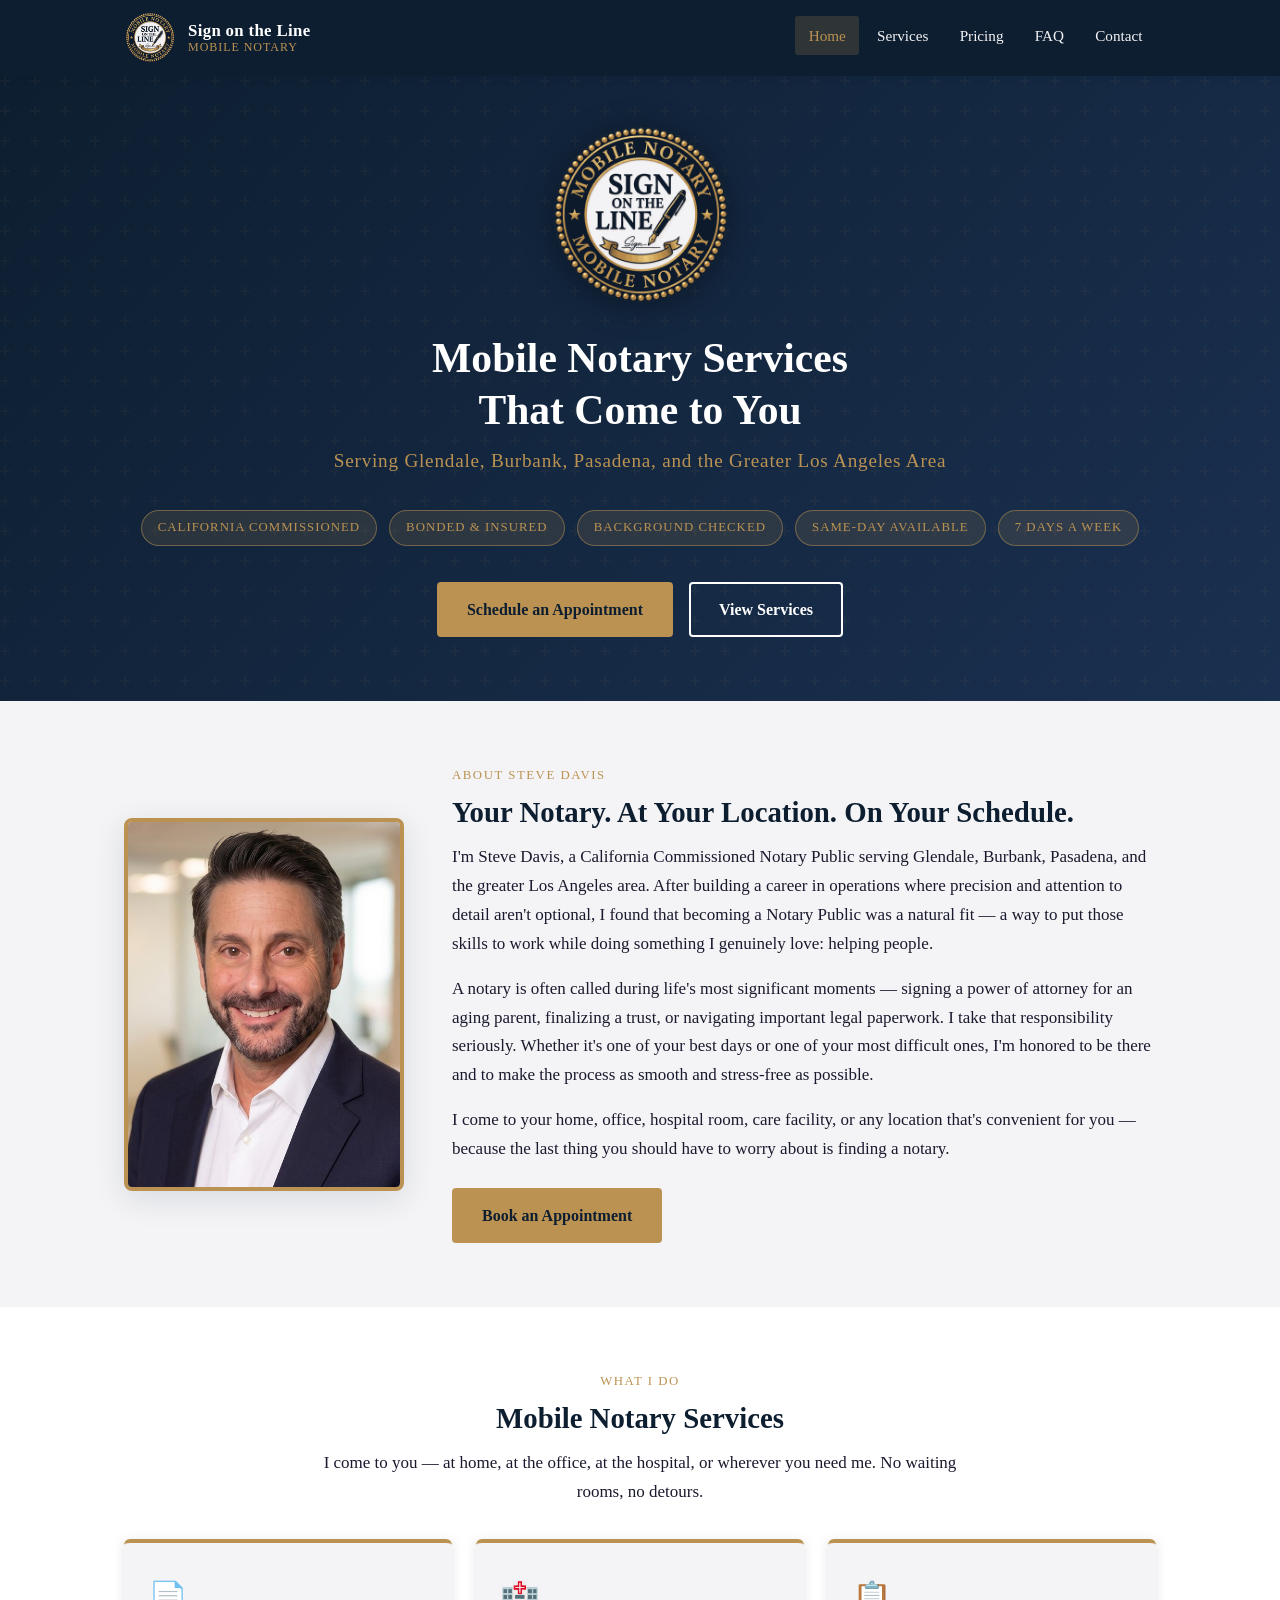
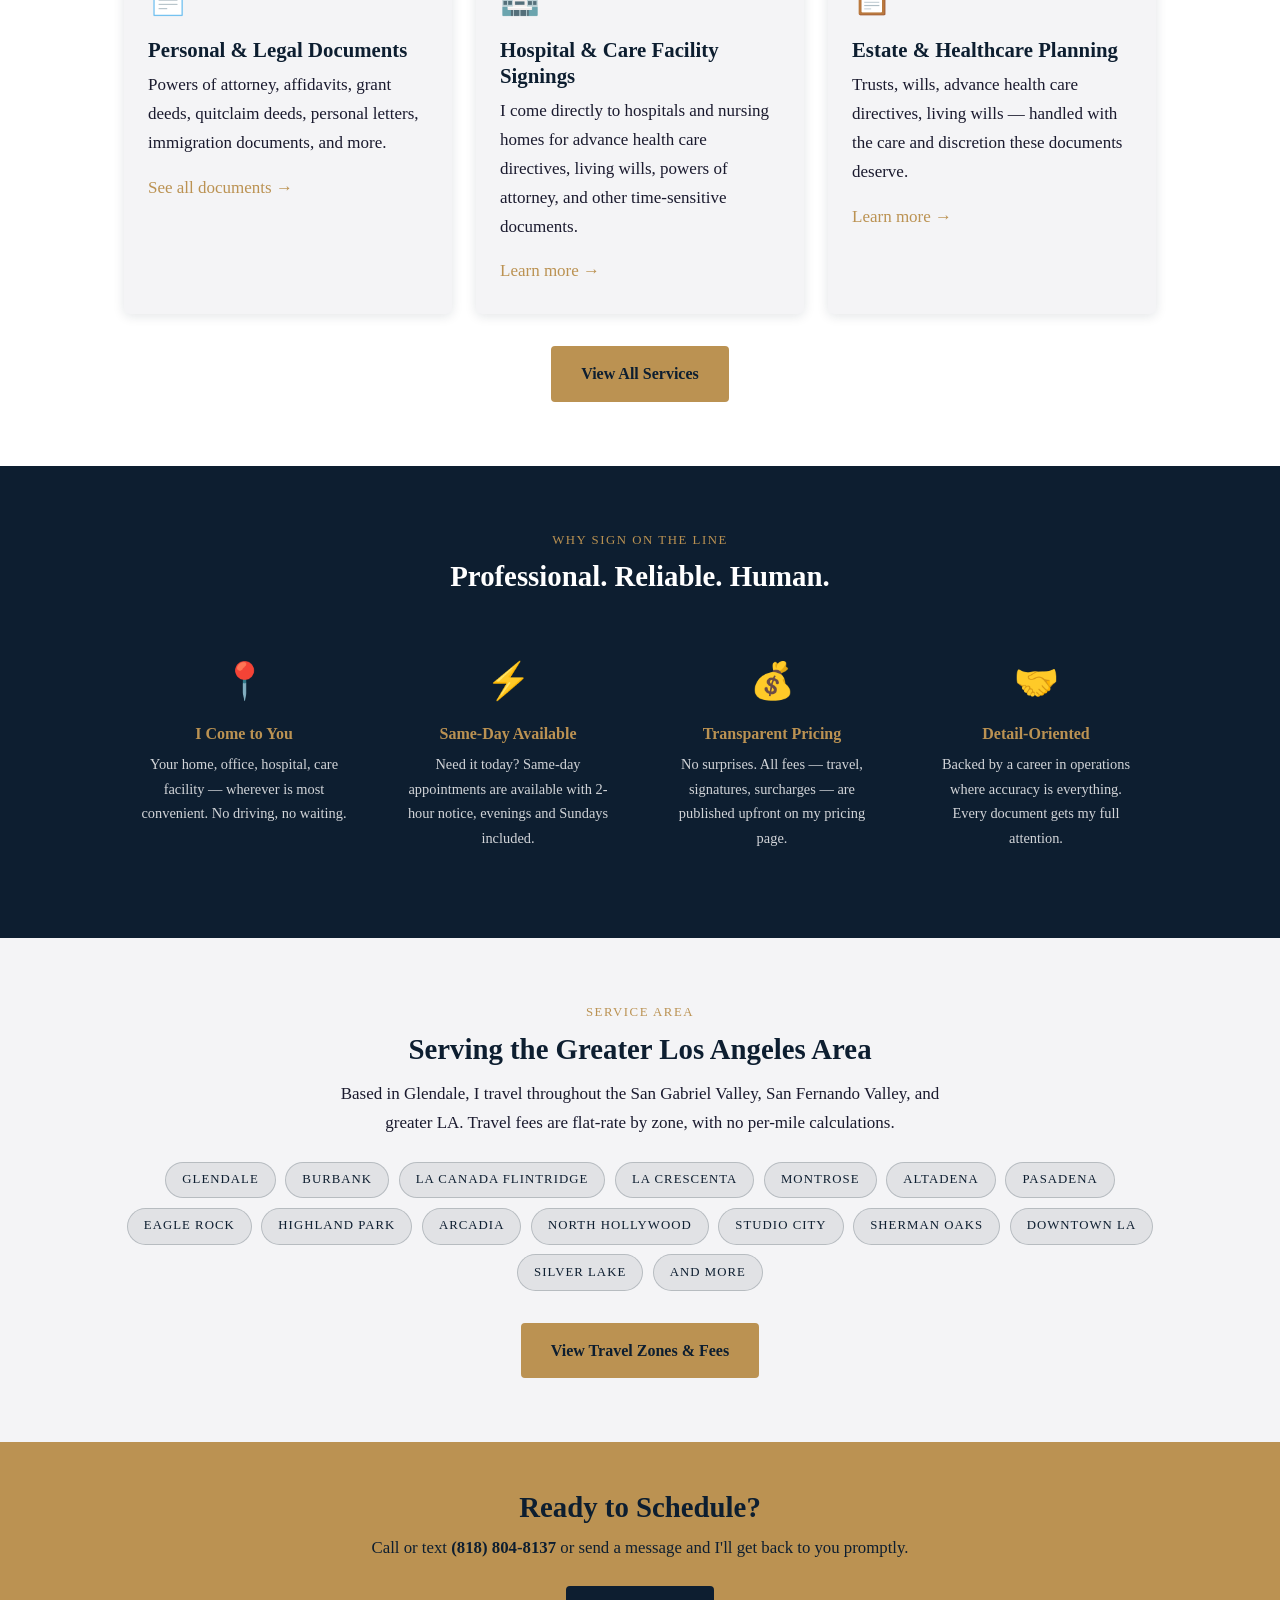
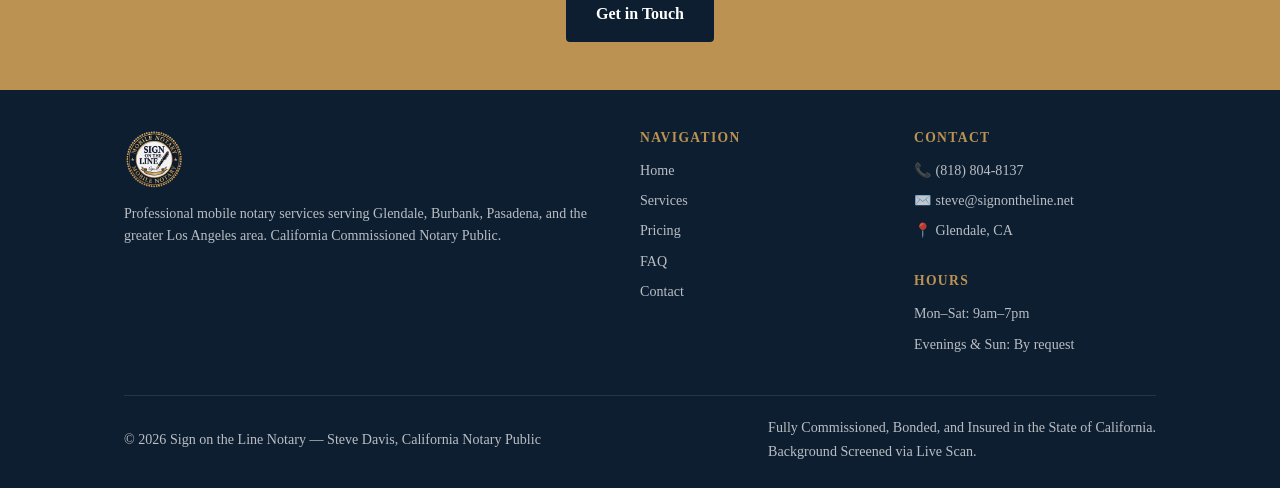
==== index.html @ d65c1a34 "Add files via upload Adding and updating cities in the Travel Zones to be more complete." ====
<!DOCTYPE html>
<html lang="en">
<head>
  <meta charset="UTF-8">
  <meta name="viewport" content="width=device-width, initial-scale=1.0">
  <title>Sign on the Line | Mobile Notary — Glendale, CA</title>
  <meta name="description" content="Professional mobile notary services in Glendale, Burbank, Pasadena, and greater Los Angeles. Available 7 days a week. Steve Davis, California Commissioned Notary Public.">
  <meta name="keywords" content="mobile notary Glendale CA, notary public Glendale, mobile notary Los Angeles, notary near me, power of attorney notary, estate documents notary">
  <link rel="canonical" href="https://signontheline.net/">
  <link rel="stylesheet" href="styles.css">
  <link rel="icon" href="images/logo.png" type="image/png">
</head>
<body>

  <!-- ====== NAVIGATION ====== -->
  <header class="site-header">
    <nav class="nav-inner">
      <a href="index.html" class="nav-logo">
        <img src="images/logo.png" alt="Sign on the Line Notary Logo">
        <div class="nav-logo-text">
          <span class="nav-logo-name">Sign on the Line</span>
          <span class="nav-logo-sub">Mobile Notary</span>
        </div>
      </a>
      <button class="nav-toggle" id="navToggle" aria-label="Open menu">
        <span></span><span></span><span></span>
      </button>
      <ul class="nav-menu" id="navMenu">
        <li><a href="index.html" class="active">Home</a></li>
        <li><a href="services.html">Services</a></li>
        <li><a href="pricing.html">Pricing</a></li>
        <li><a href="faq.html">FAQ</a></li>
        <li><a href="contact.html">Contact</a></li>
      </ul>
    </nav>
  </header>

  <!-- ====== HERO ====== -->
  <section class="hero">
    <div class="container hero-content">
      <img src="images/logo.png" alt="Sign on the Line Notary" class="hero-logo">
      <h1>Mobile Notary Services<br>That Come to You</h1>
      <p class="hero-tagline">Serving Glendale, Burbank, Pasadena, and the Greater Los Angeles Area</p>
      <div class="hero-badges">
        <span class="badge">California Commissioned</span>
        <span class="badge">Bonded &amp; Insured</span>
        <span class="badge">Background Checked</span>
        <span class="badge">Same-Day Available</span>
        <span class="badge">7 Days a Week</span>
      </div>
      <div class="hero-ctas">
        <a href="contact.html" class="btn btn-primary">Schedule an Appointment</a>
        <a href="services.html" class="btn btn-outline">View Services</a>
      </div>
    </div>
  </section>

  <!-- ====== ABOUT ====== -->
  <section class="about">
    <div class="container">
      <div class="about-grid">
        <div>
          <img src="images/headshot.jpg" alt="Steve Davis, Mobile Notary" class="about-photo">
        </div>
        <div class="about-text">
          <p class="section-label">About Steve Davis</p>
          <h2>Your Notary. At Your Location. On Your Schedule.</h2>
          <p>I'm Steve Davis, a California Commissioned Notary Public serving Glendale, Burbank, Pasadena, and the greater Los Angeles area. After building a career in operations where precision and attention to detail aren't optional, I found that becoming a Notary Public was a natural fit — a way to put those skills to work while doing something I genuinely love: helping people.</p>
          <p>A notary is often called during life's most significant moments — signing a power of attorney for an aging parent, finalizing a trust, or navigating important legal paperwork. I take that responsibility seriously. Whether it's one of your best days or one of your most difficult ones, I'm honored to be there and to make the process as smooth and stress-free as possible.</p>
          <p>I come to your home, office, hospital room, care facility, or any location that's convenient for you — because the last thing you should have to worry about is finding a notary.</p>
          <a href="contact.html" class="btn btn-primary" style="margin-top:0.5rem;">Book an Appointment</a>
        </div>
      </div>
    </div>
  </section>

  <!-- ====== SERVICES PREVIEW ====== -->
  <section class="services-preview">
    <div class="container">
      <p class="section-label" style="text-align:center;">What I Do</p>
      <h2 style="text-align:center;">Mobile Notary Services</h2>
      <p style="text-align:center; max-width:640px; margin:0 auto 0.25rem;">I come to you — at home, at the office, at the hospital, or wherever you need me. No waiting rooms, no detours.</p>
      <div class="services-grid">
        <div class="service-card">
          <div class="service-card-icon">📄</div>
          <h3>Personal &amp; Legal Documents</h3>
          <p>Powers of attorney, affidavits, grant deeds, quitclaim deeds, personal letters, immigration documents, and more.</p>
          <a href="services.html">See all documents &rarr;</a>
        </div>
        <div class="service-card">
          <div class="service-card-icon">🏥</div>
          <h3>Hospital &amp; Care Facility Signings</h3>
          <p>I come directly to hospitals and nursing homes for advance health care directives, living wills, powers of attorney, and other time-sensitive documents.</p>
          <a href="services.html#special-locations">Learn more &rarr;</a>
        </div>
        <div class="service-card">
          <div class="service-card-icon">📋</div>
          <h3>Estate &amp; Healthcare Planning</h3>
          <p>Trusts, wills, advance health care directives, living wills — handled with the care and discretion these documents deserve.</p>
          <a href="services.html">Learn more &rarr;</a>
        </div>
      </div>
      <div style="text-align:center; margin-top:2rem;">
        <a href="services.html" class="btn btn-primary">View All Services</a>
      </div>
    </div>
  </section>

  <!-- ====== WHY CHOOSE ====== -->
  <section class="why-choose">
    <div class="container">
      <p class="section-label" style="text-align:center; color:var(--gold);">Why Sign on the Line</p>
      <h2 style="text-align:center;">Professional. Reliable. Human.</h2>
      <div class="why-grid">
        <div class="why-item">
          <div class="why-icon">📍</div>
          <h3>I Come to You</h3>
          <p>Your home, office, hospital, care facility — wherever is most convenient. No driving, no waiting.</p>
        </div>
        <div class="why-item">
          <div class="why-icon">⚡</div>
          <h3>Same-Day Available</h3>
          <p>Need it today? Same-day appointments are available with 2-hour notice, evenings and Sundays included.</p>
        </div>
        <div class="why-item">
          <div class="why-icon">💰</div>
          <h3>Transparent Pricing</h3>
          <p>No surprises. All fees — travel, signatures, surcharges — are published upfront on my pricing page.</p>
        </div>
        <div class="why-item">
          <div class="why-icon">🤝</div>
          <h3>Detail-Oriented</h3>
          <p>Backed by a career in operations where accuracy is everything. Every document gets my full attention.</p>
        </div>
      </div>
    </div>
  </section>

  <!-- ====== SERVICE AREA ====== -->
  <section style="padding: 4rem 0; background: var(--offwhite);">
    <div class="container" style="text-align:center;">
      <p class="section-label">Service Area</p>
      <h2>Serving the Greater Los Angeles Area</h2>
      <p style="max-width:600px; margin: 0 auto 1.5rem;">Based in Glendale, I travel throughout the San Gabriel Valley, San Fernando Valley, and greater LA. Travel fees are flat-rate by zone, with no per-mile calculations.</p>
      <div style="display:flex; flex-wrap:wrap; justify-content:center; gap:0.6rem; margin-bottom:2rem;">
        <span class="badge" style="color:var(--navy); background:rgba(13,30,48,0.08); border-color:rgba(13,30,48,0.2);">Glendale</span>
        <span class="badge" style="color:var(--navy); background:rgba(13,30,48,0.08); border-color:rgba(13,30,48,0.2);">Burbank</span>
        <span class="badge" style="color:var(--navy); background:rgba(13,30,48,0.08); border-color:rgba(13,30,48,0.2);">La Canada Flintridge</span>
        <span class="badge" style="color:var(--navy); background:rgba(13,30,48,0.08); border-color:rgba(13,30,48,0.2);">La Crescenta</span>
        <span class="badge" style="color:var(--navy); background:rgba(13,30,48,0.08); border-color:rgba(13,30,48,0.2);">Montrose</span>
        <span class="badge" style="color:var(--navy); background:rgba(13,30,48,0.08); border-color:rgba(13,30,48,0.2);">Altadena</span>
        <span class="badge" style="color:var(--navy); background:rgba(13,30,48,0.08); border-color:rgba(13,30,48,0.2);">Pasadena</span>
        <span class="badge" style="color:var(--navy); background:rgba(13,30,48,0.08); border-color:rgba(13,30,48,0.2);">Eagle Rock</span>
        <span class="badge" style="color:var(--navy); background:rgba(13,30,48,0.08); border-color:rgba(13,30,48,0.2);">Highland Park</span>
        <span class="badge" style="color:var(--navy); background:rgba(13,30,48,0.08); border-color:rgba(13,30,48,0.2);">Arcadia</span>
        <span class="badge" style="color:var(--navy); background:rgba(13,30,48,0.08); border-color:rgba(13,30,48,0.2);">North Hollywood</span>
        <span class="badge" style="color:var(--navy); background:rgba(13,30,48,0.08); border-color:rgba(13,30,48,0.2);">Studio City</span>
        <span class="badge" style="color:var(--navy); background:rgba(13,30,48,0.08); border-color:rgba(13,30,48,0.2);">Sherman Oaks</span>
        <span class="badge" style="color:var(--navy); background:rgba(13,30,48,0.08); border-color:rgba(13,30,48,0.2);">Downtown LA</span>
        <span class="badge" style="color:var(--navy); background:rgba(13,30,48,0.08); border-color:rgba(13,30,48,0.2);">Silver Lake</span>
        <span class="badge" style="color:var(--navy); background:rgba(13,30,48,0.08); border-color:rgba(13,30,48,0.2);">And More</span>
      </div>
      <a href="pricing.html" class="btn btn-primary">View Travel Zones &amp; Fees</a>
    </div>
  </section>

  <!-- ====== CTA BANNER ====== -->
  <section class="cta-banner">
    <div class="container">
      <h2>Ready to Schedule?</h2>
      <p>Call or text <strong>(818) 804-8137</strong> or send a message and I'll get back to you promptly.</p>
      <a href="contact.html" class="btn btn-navy">Get in Touch</a>
    </div>
  </section>

  <!-- ====== FOOTER ====== -->
  <footer class="site-footer">
    <div class="footer-inner">
      <div class="footer-grid">
        <div class="footer-brand">
          <img src="images/logo.png" alt="Sign on the Line Notary">
          <p>Professional mobile notary services serving Glendale, Burbank, Pasadena, and the greater Los Angeles area. California Commissioned Notary Public.</p>
        </div>
        <div class="footer-col">
          <h4>Navigation</h4>
          <ul>
            <li><a href="index.html">Home</a></li>
            <li><a href="services.html">Services</a></li>
            <li><a href="pricing.html">Pricing</a></li>
            <li><a href="faq.html">FAQ</a></li>
            <li><a href="contact.html">Contact</a></li>
          </ul>
        </div>
        <div class="footer-col">
          <h4>Contact</h4>
          <ul>
            <li>📞 <a href="tel:8188048137">(818) 804-8137</a></li>
            <li>✉️ <a href="mailto:steve@signontheline.net">steve@signontheline.net</a></li>
            <li>📍 Glendale, CA</li>
          </ul>
          <br>
          <h4>Hours</h4>
          <ul>
            <li>Mon–Sat: 9am–7pm</li>
            <li>Evenings &amp; Sun: By request</li>
          </ul>
        </div>
      </div>
      <div class="footer-bottom">
        <p>&copy; 2026 Sign on the Line Notary &mdash; Steve Davis, California Notary Public</p>
        <p>Fully Commissioned, Bonded, and Insured in the State of California.<br>Background Screened via Live Scan.</p>
      </div>
    </div>
  </footer>

  <script>
    // Mobile nav toggle
    document.getElementById('navToggle').addEventListener('click', function() {
      document.getElementById('navMenu').classList.toggle('open');
    });
  </script>

</body>
</html>
---- styles.css ----
/* ============================================
   Sign on the Line Notary — Main Stylesheet
   Brand: Navy #0D1E30 | Gold #BB9252 | Off-White #F4F4F6
   ============================================ */

:root {
  --navy:      #0D1E30;
  --gold:      #BB9252;
  --gold-light:#CA9F5B;
  --offwhite:  #F4F4F6;
  --white:     #FFFFFF;
  --text-dark: #1A1A2E;
  --text-mid:  #444455;
  --border:    #D9CFC0;
  --shadow:    rgba(13, 30, 48, 0.12);
}

/* ---- Reset & Base ---- */
*, *::before, *::after { box-sizing: border-box; margin: 0; padding: 0; }

html { scroll-behavior: smooth; }

body {
  font-family: 'Georgia', serif;
  font-size: 17px;
  line-height: 1.7;
  color: var(--text-dark);
  background: var(--white);
}

img { max-width: 100%; height: auto; display: block; }

a { color: var(--gold); text-decoration: none; }
a:hover { color: var(--gold-light); text-decoration: underline; }

h1, h2, h3, h4 {
  font-family: 'Georgia', serif;
  color: var(--navy);
  line-height: 1.25;
}

h1 { font-size: 2.4rem; margin-bottom: 0.5rem; }
h2 { font-size: 1.8rem; margin-bottom: 0.75rem; }
h3 { font-size: 1.3rem; margin-bottom: 0.5rem; }
h4 { font-size: 1.1rem; margin-bottom: 0.4rem; }

p { margin-bottom: 1rem; }

ul { padding-left: 1.4rem; margin-bottom: 1rem; }
ul li { margin-bottom: 0.3rem; }

/* ---- Layout ---- */
.container {
  max-width: 1080px;
  margin: 0 auto;
  padding: 0 1.5rem;
}

section { padding: 4rem 0; }

/* ---- Buttons ---- */
.btn {
  display: inline-block;
  padding: 0.75rem 1.75rem;
  border-radius: 4px;
  font-family: 'Georgia', serif;
  font-size: 1rem;
  font-weight: bold;
  cursor: pointer;
  transition: background 0.2s, color 0.2s;
  text-decoration: none;
}

.btn-primary {
  background: var(--gold);
  color: var(--navy);
  border: 2px solid var(--gold);
}
.btn-primary:hover {
  background: var(--gold-light);
  border-color: var(--gold-light);
  color: var(--navy);
  text-decoration: none;
}

.btn-outline {
  background: transparent;
  color: var(--white);
  border: 2px solid var(--white);
}
.btn-outline:hover {
  background: var(--white);
  color: var(--navy);
  text-decoration: none;
}

/* ---- Navigation ---- */
.site-header {
  background: var(--navy);
  position: sticky;
  top: 0;
  z-index: 100;
  box-shadow: 0 2px 8px var(--shadow);
}

.nav-inner {
  display: flex;
  align-items: center;
  justify-content: space-between;
  padding: 0.75rem 1.5rem;
  max-width: 1080px;
  margin: 0 auto;
}

.nav-logo {
  display: flex;
  align-items: center;
  gap: 0.75rem;
  text-decoration: none;
}

.nav-logo img {
  height: 52px;
  width: 52px;
  border-radius: 50%;
}

.nav-logo-text {
  display: flex;
  flex-direction: column;
  line-height: 1.15;
}

.nav-logo-name {
  color: var(--white);
  font-family: 'Georgia', serif;
  font-size: 1.05rem;
  font-weight: bold;
  letter-spacing: 0.02em;
}

.nav-logo-sub {
  color: var(--gold);
  font-size: 0.75rem;
  letter-spacing: 0.08em;
  text-transform: uppercase;
}

.nav-menu {
  display: flex;
  list-style: none;
  gap: 0.25rem;
  padding: 0;
  margin: 0;
}

.nav-menu a {
  color: var(--offwhite);
  font-family: 'Georgia', serif;
  font-size: 0.95rem;
  padding: 0.4rem 0.85rem;
  border-radius: 3px;
  transition: background 0.15s, color 0.15s;
  text-decoration: none;
  display: block;
}

.nav-menu a:hover,
.nav-menu a.active {
  background: rgba(187, 146, 82, 0.2);
  color: var(--gold);
  text-decoration: none;
}

/* Hamburger (mobile) */
.nav-toggle {
  display: none;
  flex-direction: column;
  gap: 5px;
  cursor: pointer;
  background: none;
  border: none;
  padding: 0.5rem;
}
.nav-toggle span {
  display: block;
  width: 26px;
  height: 2px;
  background: var(--white);
  border-radius: 2px;
  transition: 0.3s;
}

/* ---- Hero ---- */
.hero {
  background: linear-gradient(135deg, var(--navy) 0%, #1a3050 100%);
  color: var(--white);
  padding: 3rem 0 4rem;
  text-align: center;
  position: relative;
  overflow: hidden;
}

.hero::before {
  content: '';
  position: absolute;
  inset: 0;
  background: url("data:image/svg+xml,%3Csvg width='60' height='60' viewBox='0 0 60 60' xmlns='http://www.w3.org/2000/svg'%3E%3Cg fill='none' fill-rule='evenodd'%3E%3Cg fill='%23BB9252' fill-opacity='0.05'%3E%3Cpath d='M36 34v-4h-2v4h-4v2h4v4h2v-4h4v-2h-4zm0-30V0h-2v4h-4v2h4v4h2V6h4V4h-4zM6 34v-4H4v4H0v2h4v4h2v-4h4v-2H6zM6 4V0H4v4H0v2h4v4h2V6h4V4H6z'/%3E%3C/g%3E%3C/g%3E%3C/svg%3E");
}

.hero-content { position: relative; z-index: 1; }

.hero-logo {
  width: 185px;
  height: 185px;
  margin: 0 auto 1.5rem;
  filter: drop-shadow(0 4px 16px rgba(0,0,0,0.35));
}

.hero h1 {
  color: var(--white);
  font-size: 2.6rem;
  margin-bottom: 0.5rem;
}

.hero-tagline {
  color: var(--gold);
  font-size: 1.2rem;
  margin-bottom: 2rem;
  letter-spacing: 0.04em;
}

.hero-badges {
  display: flex;
  justify-content: center;
  flex-wrap: wrap;
  gap: 0.75rem;
  margin-bottom: 2.25rem;
}

.badge {
  background: rgba(187, 146, 82, 0.15);
  border: 1px solid rgba(187, 146, 82, 0.5);
  color: var(--gold);
  font-size: 0.8rem;
  letter-spacing: 0.08em;
  text-transform: uppercase;
  padding: 0.4rem 1rem;
  border-radius: 50px;
  font-family: 'Georgia', serif;
}

.hero-ctas {
  display: flex;
  justify-content: center;
  gap: 1rem;
  flex-wrap: wrap;
}

/* ---- About Section ---- */
.about {
  background: var(--offwhite);
}

.about-grid {
  display: grid;
  grid-template-columns: 280px 1fr;
  gap: 3rem;
  align-items: center;
}

.about-photo {
  border-radius: 8px;
  box-shadow: 0 8px 32px var(--shadow);
  border: 4px solid var(--gold);
  width: 100%;
  aspect-ratio: 3/4;
  object-fit: cover;
  object-position: center top;
}

.about-text .section-label {
  color: var(--gold);
  font-size: 0.8rem;
  letter-spacing: 0.12em;
  text-transform: uppercase;
  margin-bottom: 0.5rem;
}

/* ---- Section Labels ---- */
.section-label {
  color: var(--gold);
  font-size: 0.8rem;
  letter-spacing: 0.12em;
  text-transform: uppercase;
  margin-bottom: 0.5rem;
  font-family: 'Georgia', serif;
}

/* ---- Services Preview (Home) ---- */
.services-preview {
  background: var(--white);
}

.services-grid {
  display: grid;
  grid-template-columns: repeat(3, 1fr);
  gap: 1.5rem;
  margin-top: 2rem;
}

.service-card {
  background: var(--offwhite);
  border-top: 4px solid var(--gold);
  border-radius: 6px;
  padding: 1.75rem 1.5rem;
  box-shadow: 0 2px 12px var(--shadow);
  transition: transform 0.2s, box-shadow 0.2s;
}

.service-card:hover {
  transform: translateY(-3px);
  box-shadow: 0 6px 20px var(--shadow);
}

.service-card-icon {
  font-size: 2rem;
  margin-bottom: 0.75rem;
}

.service-card h3 {
  margin-bottom: 0.5rem;
}

/* ---- Why Choose Section ---- */
.why-choose {
  background: var(--navy);
  color: var(--white);
}

.why-choose h2 {
  color: var(--white);
}

.why-grid {
  display: grid;
  grid-template-columns: repeat(4, 1fr);
  gap: 1.5rem;
  margin-top: 2rem;
}

.why-item {
  text-align: center;
  padding: 1.5rem 1rem;
}

.why-icon {
  font-size: 2.25rem;
  margin-bottom: 0.75rem;
}

.why-item h3 {
  color: var(--gold);
  font-size: 1rem;
  margin-bottom: 0.5rem;
}

.why-item p {
  font-size: 0.9rem;
  color: rgba(244, 244, 246, 0.85);
  margin: 0;
}

/* ---- CTA Banner ---- */
.cta-banner {
  background: var(--gold);
  text-align: center;
  padding: 3rem 0;
}

.cta-banner h2 {
  color: var(--navy);
  margin-bottom: 0.5rem;
}

.cta-banner p {
  color: var(--navy);
  margin-bottom: 1.5rem;
  font-size: 1.05rem;
}

.btn-navy {
  background: var(--navy);
  color: var(--white);
  border: 2px solid var(--navy);
}
.btn-navy:hover {
  background: #1a3050;
  border-color: #1a3050;
  color: var(--white);
  text-decoration: none;
}

/* ---- Page Hero (interior pages) ---- */
.page-hero {
  background: var(--navy);
  color: var(--white);
  padding: 3rem 0 2.5rem;
  text-align: center;
}

.page-hero h1 {
  color: var(--white);
  margin-bottom: 0.5rem;
}

.page-hero p {
  color: rgba(244,244,246,0.85);
  font-size: 1.05rem;
  margin: 0;
}

.page-hero .hero-tagline {
  color: var(--gold);
  margin-bottom: 0.1rem;
}

/* ---- Content Sections ---- */
.content-section {
  padding: 3.5rem 0;
}

.content-section:nth-child(even) {
  background: var(--offwhite);
}

/* ---- Document List ---- */
.doc-list {
  columns: 2;
  column-gap: 2rem;
  list-style: none;
  padding: 0;
}

.doc-list li {
  padding: 0.3rem 0 0.3rem 1.4rem;
  position: relative;
  break-inside: avoid;
}

.doc-list li::before {
  content: '✓';
  position: absolute;
  left: 0;
  color: var(--gold);
  font-weight: bold;
}

/* ---- Pricing Table ---- */
.pricing-table {
  width: 100%;
  border-collapse: collapse;
  margin: 1.5rem 0;
  font-size: 0.97rem;
}

.pricing-table th {
  background: var(--navy);
  color: var(--white);
  padding: 0.75rem 1rem;
  text-align: left;
  font-weight: normal;
  letter-spacing: 0.04em;
}

.pricing-table td {
  padding: 0.65rem 1rem;
  border-bottom: 1px solid var(--border);
}

.pricing-table tr:nth-child(even) td {
  background: rgba(13, 30, 48, 0.03);
}

.pricing-table tr:last-child td {
  border-bottom: none;
}

.price-val {
  font-weight: bold;
  color: var(--navy);
  white-space: nowrap;
}

.sample-totals {
  background: var(--navy);
  color: var(--white);
  border-radius: 8px;
  padding: 2rem;
  margin-top: 2rem;
}

.sample-totals h3 {
  color: var(--gold);
  margin-bottom: 1rem;
}

.sample-totals table {
  width: 100%;
  border-collapse: collapse;
  font-size: 0.93rem;
}

.sample-totals td {
  padding: 0.5rem 0;
  border-bottom: 1px solid rgba(255,255,255,0.1);
  color: var(--offwhite);
}

.sample-totals td:last-child {
  text-align: right;
  font-weight: bold;
  color: var(--gold);
  white-space: nowrap;
}

.sample-totals tr:last-child td {
  border-bottom: none;
}

/* ---- Payment Methods ---- */
.payment-methods {
  display: flex;
  flex-wrap: wrap;
  gap: 0.75rem;
  margin-top: 1rem;
}

.payment-pill {
  background: var(--offwhite);
  border: 1px solid var(--border);
  border-radius: 50px;
  padding: 0.4rem 1.1rem;
  font-size: 0.9rem;
  color: var(--navy);
}

/* ---- FAQ ---- */
.faq-list {
  max-width: 760px;
  margin: 0 auto;
}

.faq-item {
  border-bottom: 1px solid var(--border);
  padding: 1.5rem 0;
}

.faq-item:last-child {
  border-bottom: none;
}

.faq-question {
  font-size: 1.05rem;
  font-weight: bold;
  color: var(--navy);
  margin-bottom: 0.6rem;
  font-family: 'Georgia', serif;
}

.faq-answer {
  color: var(--text-mid);
  margin: 0;
}

/* ---- Contact ---- */
.contact-grid {
  display: grid;
  grid-template-columns: 1fr 1fr;
  gap: 3rem;
  align-items: start;
}

.contact-info-block {
  margin-bottom: 2rem;
}

.contact-info-block h3 {
  border-bottom: 2px solid var(--gold);
  padding-bottom: 0.4rem;
  margin-bottom: 1rem;
}

.contact-row {
  display: flex;
  align-items: flex-start;
  gap: 0.75rem;
  margin-bottom: 0.75rem;
  font-size: 0.97rem;
}

.contact-row .icon {
  font-size: 1.1rem;
  margin-top: 0.1rem;
  flex-shrink: 0;
}

/* ---- Contact Form ---- */
.contact-form .form-group {
  margin-bottom: 1.25rem;
}

.contact-form label {
  display: block;
  font-size: 0.88rem;
  font-weight: bold;
  color: var(--navy);
  margin-bottom: 0.35rem;
  letter-spacing: 0.03em;
}

.contact-form input,
.contact-form select,
.contact-form textarea {
  width: 100%;
  padding: 0.65rem 0.9rem;
  border: 1.5px solid var(--border);
  border-radius: 4px;
  font-family: 'Georgia', serif;
  font-size: 0.97rem;
  color: var(--text-dark);
  background: var(--white);
  transition: border-color 0.2s;
}

.contact-form input:focus,
.contact-form select:focus,
.contact-form textarea:focus {
  outline: none;
  border-color: var(--gold);
}

.contact-form textarea {
  height: 120px;
  resize: vertical;
}

/* ---- Footer ---- */
.site-footer {
  background: var(--navy);
  color: rgba(244,244,246,0.75);
  padding: 2.5rem 0 1.5rem;
  font-size: 0.88rem;
}

.footer-inner {
  max-width: 1080px;
  margin: 0 auto;
  padding: 0 1.5rem;
}

.footer-grid {
  display: grid;
  grid-template-columns: 2fr 1fr 1fr;
  gap: 2rem;
  margin-bottom: 2rem;
}

.footer-brand img {
  height: 60px;
  margin-bottom: 0.75rem;
}

.footer-brand p {
  margin: 0;
  line-height: 1.6;
}

.footer-col h4 {
  color: var(--gold);
  font-size: 0.85rem;
  letter-spacing: 0.1em;
  text-transform: uppercase;
  margin-bottom: 0.75rem;
}

.footer-col ul {
  list-style: none;
  padding: 0;
  margin: 0;
}

.footer-col ul li {
  margin-bottom: 0.4rem;
}

.footer-col ul li a {
  color: rgba(244,244,246,0.75);
  text-decoration: none;
  transition: color 0.15s;
}

.footer-col ul li a:hover {
  color: var(--gold);
}

.footer-bottom {
  border-top: 1px solid rgba(255,255,255,0.1);
  padding-top: 1.25rem;
  display: flex;
  justify-content: space-between;
  align-items: center;
  flex-wrap: wrap;
  gap: 0.5rem;
}

.footer-bottom p {
  margin: 0;
}

/* ---- Availability Notice ---- */
.availability-note {
  background: rgba(187, 146, 82, 0.1);
  border-left: 4px solid var(--gold);
  padding: 1rem 1.25rem;
  border-radius: 0 4px 4px 0;
  margin-top: 1rem;
  font-size: 0.93rem;
}

/* ---- Zone Area Tag ---- */
.zone-tag {
  display: inline-block;
  background: var(--gold);
  color: var(--navy);
  font-size: 0.72rem;
  font-weight: bold;
  letter-spacing: 0.06em;
  text-transform: uppercase;
  padding: 0.2rem 0.6rem;
  border-radius: 3px;
  margin-right: 0.4rem;
  vertical-align: middle;
}

/* ---- Reusable Grid Helpers (mobile-stackable) ---- */
.grid-2col {
  display: grid;
  grid-template-columns: 1fr 1fr;
  gap: 2rem;
}

.grid-3col {
  display: grid;
  grid-template-columns: 1fr 1fr 1fr;
  gap: 1.5rem;
}

/* ---- Responsive ---- */
@media (max-width: 900px) {
  .services-grid { grid-template-columns: 1fr 1fr; }
  .why-grid { grid-template-columns: 1fr 1fr; }
  .footer-grid { grid-template-columns: 1fr 1fr; }
}

@media (max-width: 700px) {
  h1 { font-size: 1.9rem; }
  h2 { font-size: 1.5rem; }

  .nav-menu {
    display: none;
    flex-direction: column;
    position: absolute;
    top: 68px;
    left: 0;
    right: 0;
    background: var(--navy);
    padding: 1rem;
    box-shadow: 0 4px 12px rgba(0,0,0,0.3);
  }
  .nav-menu.open { display: flex; }
  .nav-toggle { display: flex; }

  .hero { padding: 3.5rem 0 3rem; }
  .hero-logo { width: 100px; height: 100px; }

  .about-grid { grid-template-columns: 1fr; }
  .about-photo { max-width: 260px; margin: 0 auto; aspect-ratio: 1/1; }

  .services-grid { grid-template-columns: 1fr; }
  .why-grid { grid-template-columns: 1fr 1fr; }

  .grid-2col, .grid-3col { grid-template-columns: 1fr; }

  .doc-list { columns: 1; }
  .contact-grid { grid-template-columns: 1fr; }
  .footer-grid { grid-template-columns: 1fr; }
  .footer-bottom { flex-direction: column; text-align: center; }
}
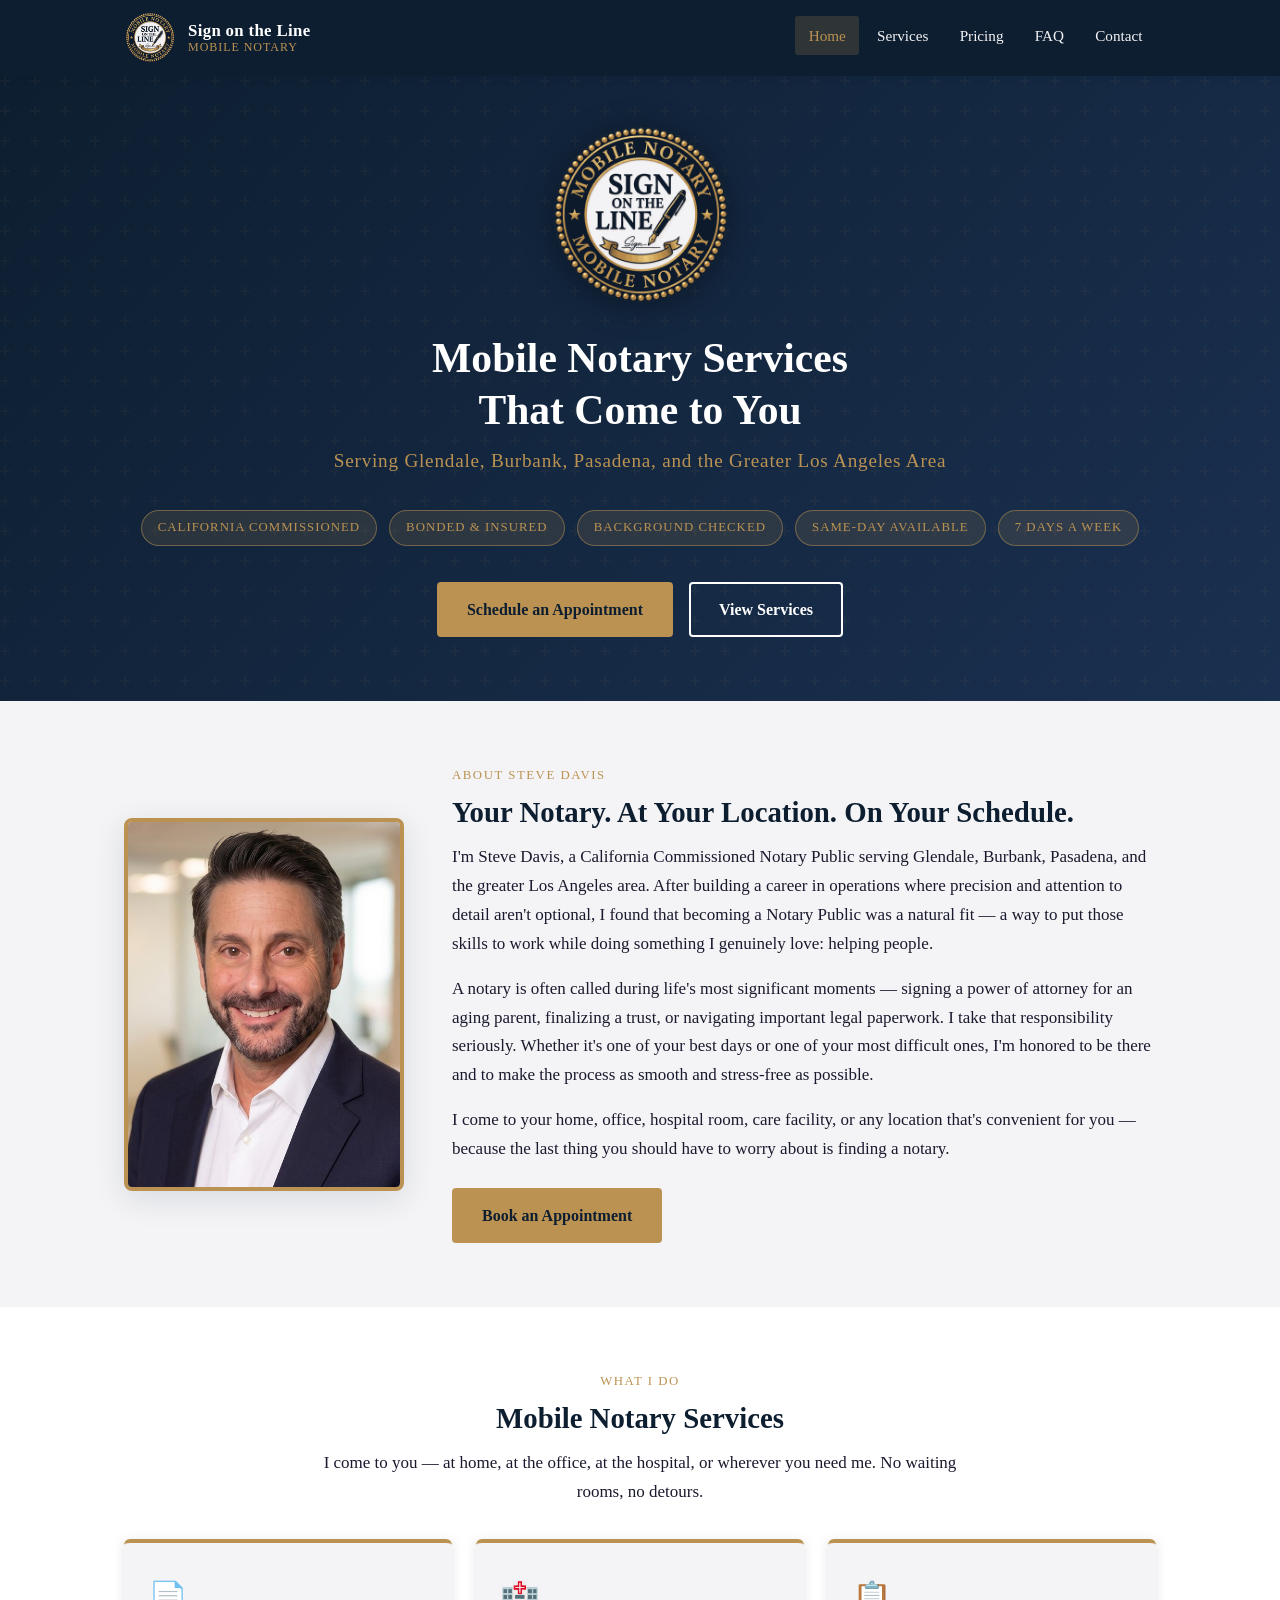
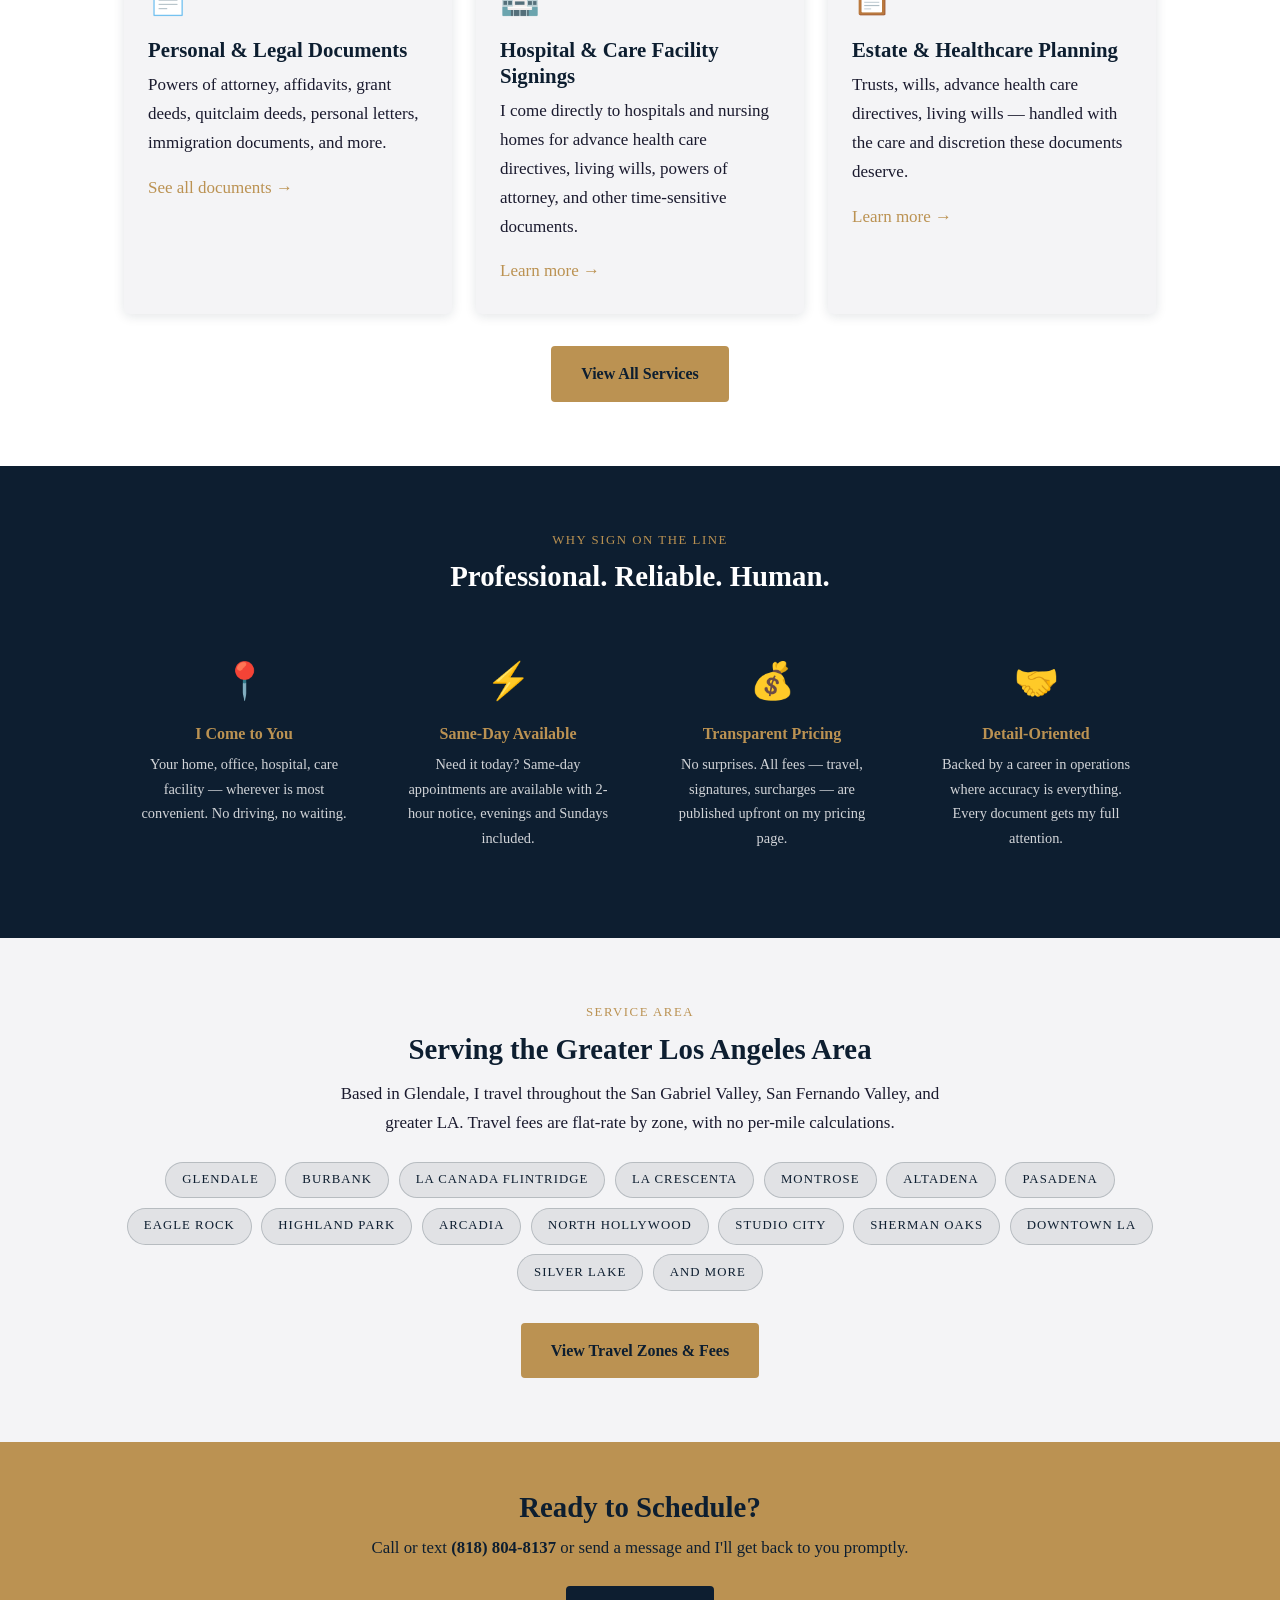
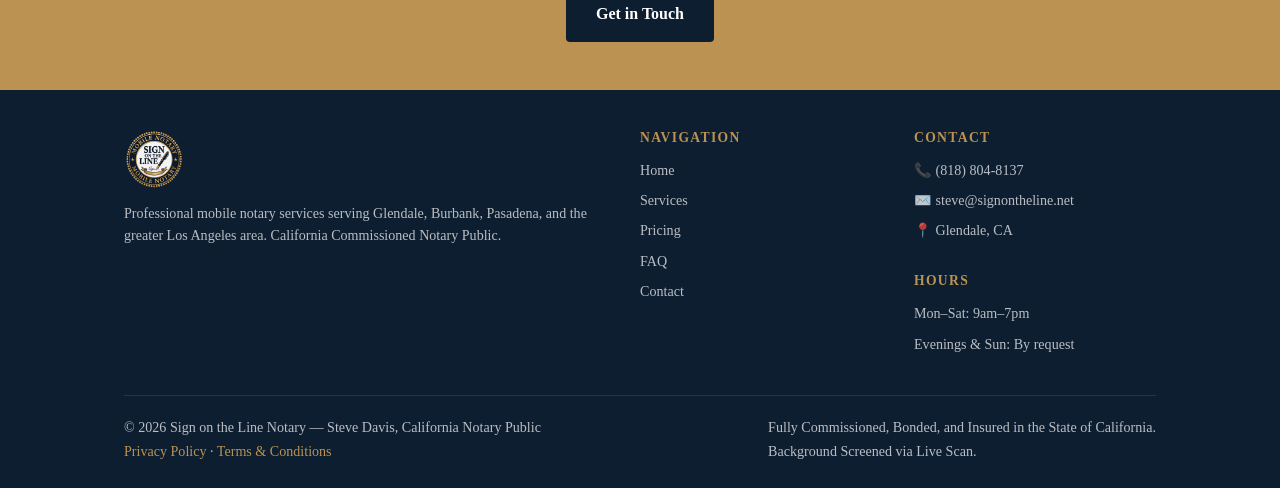
==== commit 0a5ee1ae: "Add files via upload Added Privacy Policy and T&C pages with links in the footer." ====
--- a/index.html
+++ b/index.html
@@ -207,7 +207,8 @@
         </div>
       </div>
       <div class="footer-bottom">
-        <p>&copy; 2026 Sign on the Line Notary &mdash; Steve Davis, California Notary Public</p>
+        <p>&copy; 2026 Sign on the Line Notary &mdash; Steve Davis, California Notary Public<br>
+          <a href="privacy.html">Privacy Policy</a> &middot; <a href="terms.html">Terms &amp; Conditions</a></p>
         <p>Fully Commissioned, Bonded, and Insured in the State of California.<br>Background Screened via Live Scan.</p>
       </div>
     </div>
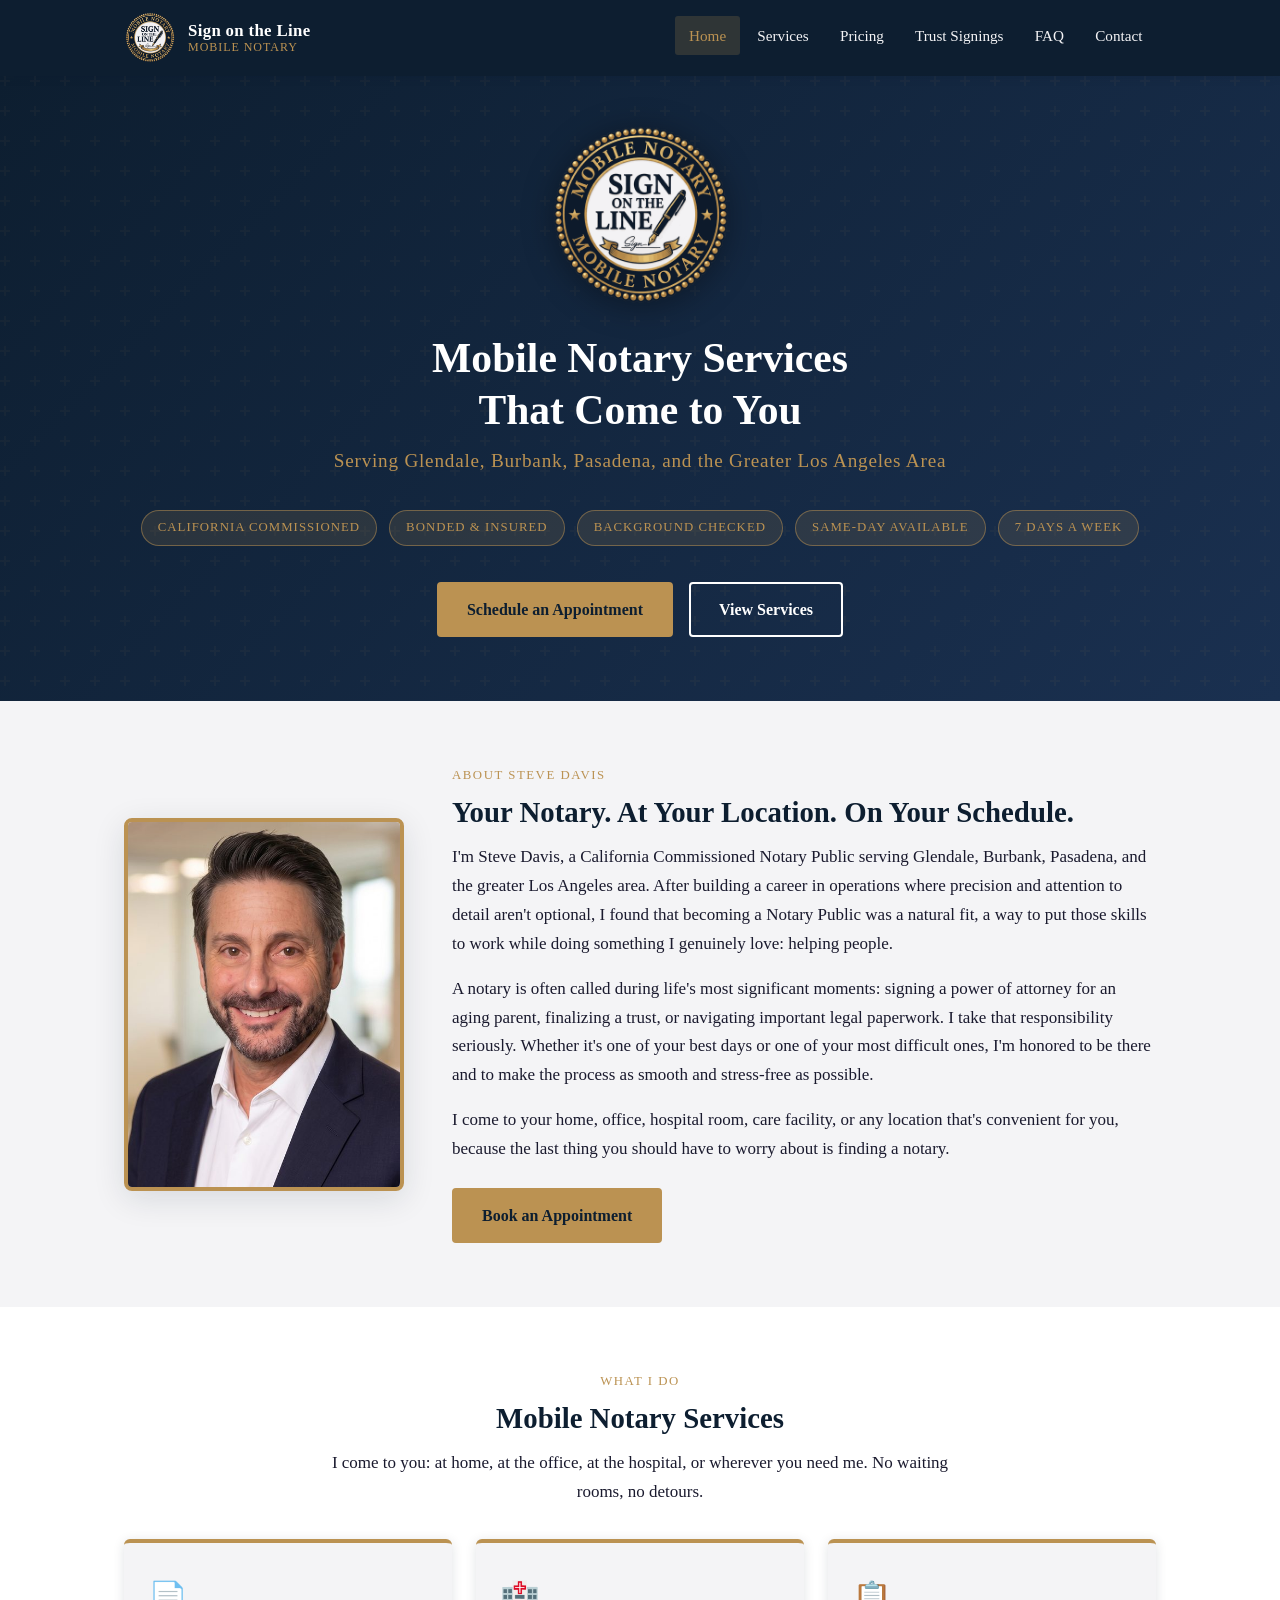
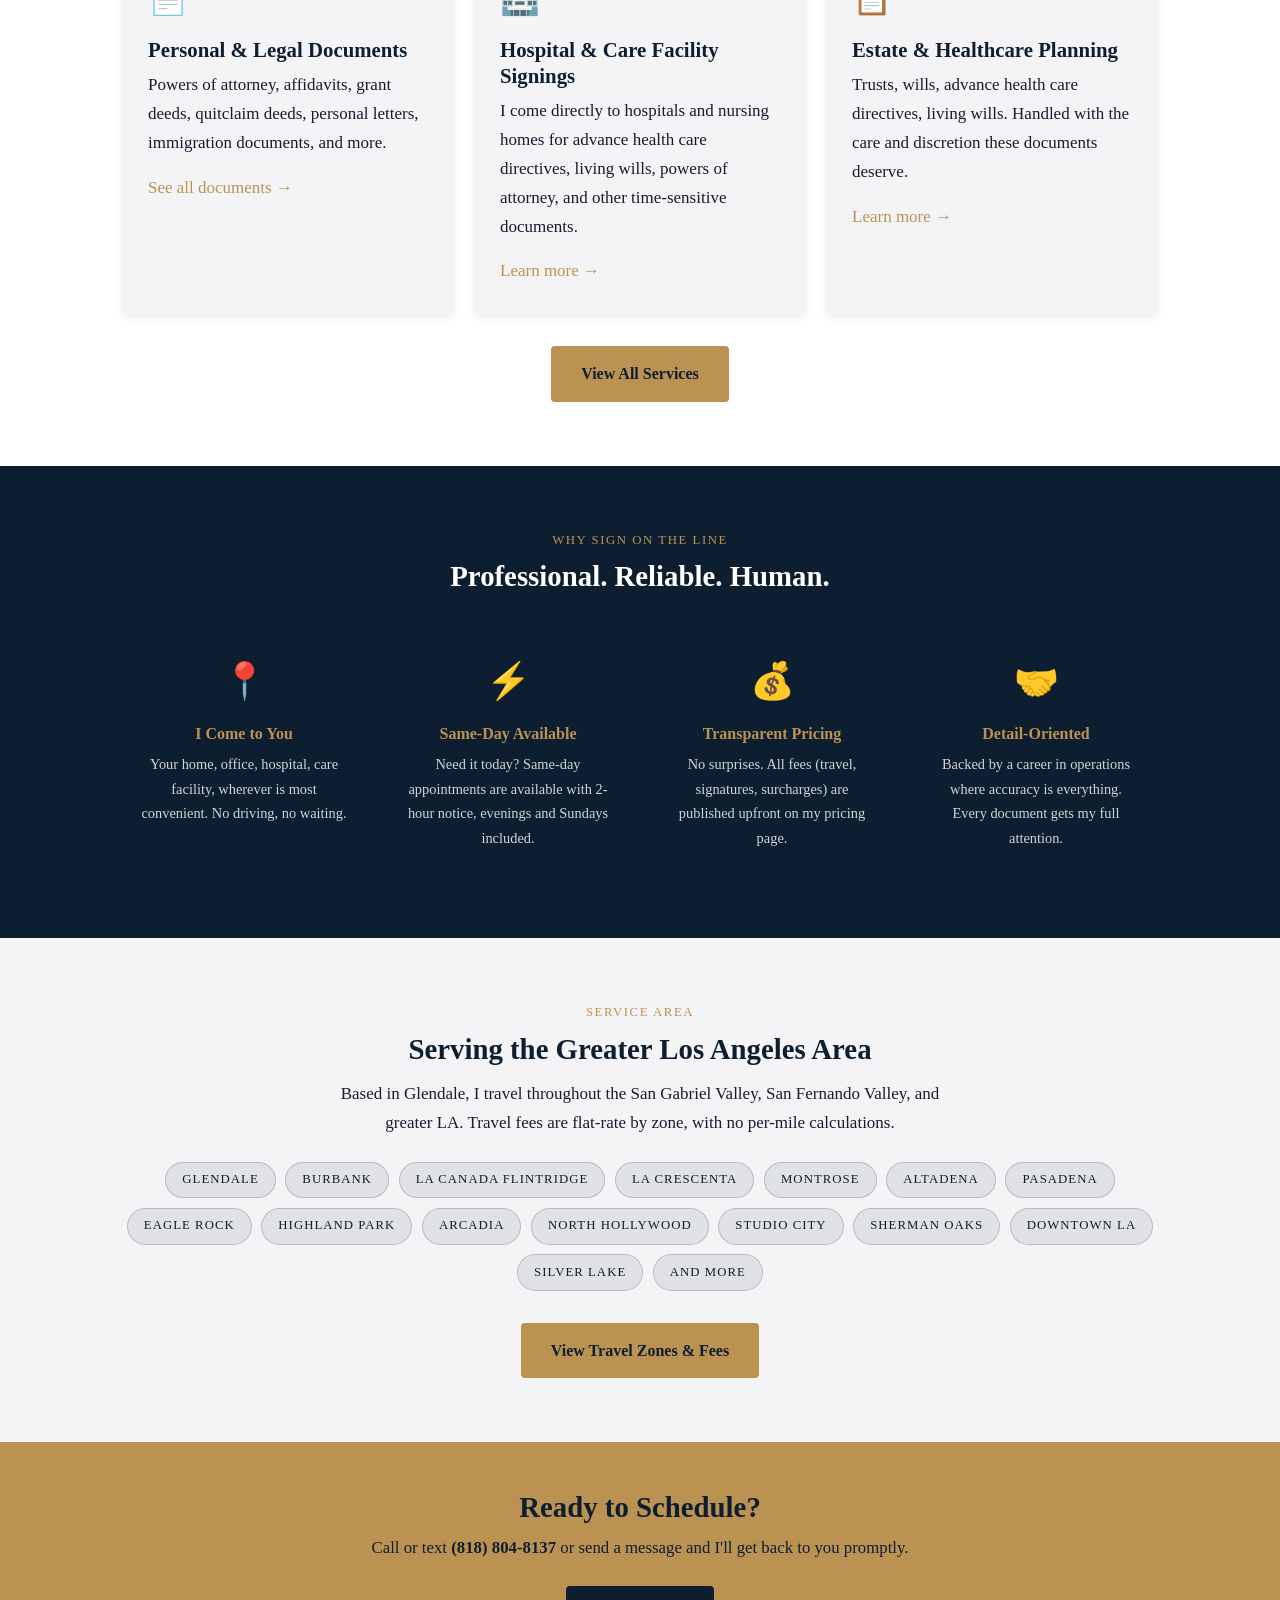
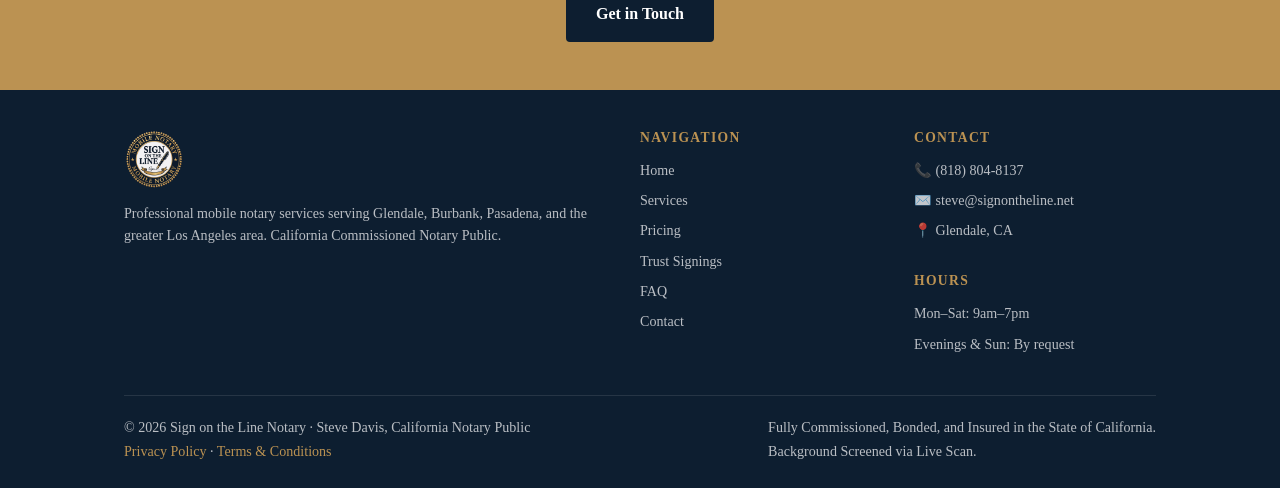
==== commit 448fda49: "Add consumer trust and estate document signing page New trust-signings.html: a la carte pricing only" ====
--- a/index.html
+++ b/index.html
@@ -3,7 +3,7 @@
 <head>
   <meta charset="UTF-8">
   <meta name="viewport" content="width=device-width, initial-scale=1.0">
-  <title>Sign on the Line | Mobile Notary — Glendale, CA</title>
+  <title>Sign on the Line | Mobile Notary, Glendale, CA</title>
   <meta name="description" content="Professional mobile notary services in Glendale, Burbank, Pasadena, and greater Los Angeles. Available 7 days a week. Steve Davis, California Commissioned Notary Public.">
   <meta name="keywords" content="mobile notary Glendale CA, notary public Glendale, mobile notary Los Angeles, notary near me, power of attorney notary, estate documents notary">
   <link rel="canonical" href="https://signontheline.net/">
@@ -29,6 +29,7 @@
         <li><a href="index.html" class="active">Home</a></li>
         <li><a href="services.html">Services</a></li>
         <li><a href="pricing.html">Pricing</a></li>
+        <li><a href="trust-signings.html">Trust Signings</a></li>
         <li><a href="faq.html">FAQ</a></li>
         <li><a href="contact.html">Contact</a></li>
       </ul>
@@ -65,9 +66,9 @@
         <div class="about-text">
           <p class="section-label">About Steve Davis</p>
           <h2>Your Notary. At Your Location. On Your Schedule.</h2>
-          <p>I'm Steve Davis, a California Commissioned Notary Public serving Glendale, Burbank, Pasadena, and the greater Los Angeles area. After building a career in operations where precision and attention to detail aren't optional, I found that becoming a Notary Public was a natural fit — a way to put those skills to work while doing something I genuinely love: helping people.</p>
-          <p>A notary is often called during life's most significant moments — signing a power of attorney for an aging parent, finalizing a trust, or navigating important legal paperwork. I take that responsibility seriously. Whether it's one of your best days or one of your most difficult ones, I'm honored to be there and to make the process as smooth and stress-free as possible.</p>
-          <p>I come to your home, office, hospital room, care facility, or any location that's convenient for you — because the last thing you should have to worry about is finding a notary.</p>
+          <p>I'm Steve Davis, a California Commissioned Notary Public serving Glendale, Burbank, Pasadena, and the greater Los Angeles area. After building a career in operations where precision and attention to detail aren't optional, I found that becoming a Notary Public was a natural fit, a way to put those skills to work while doing something I genuinely love: helping people.</p>
+          <p>A notary is often called during life's most significant moments: signing a power of attorney for an aging parent, finalizing a trust, or navigating important legal paperwork. I take that responsibility seriously. Whether it's one of your best days or one of your most difficult ones, I'm honored to be there and to make the process as smooth and stress-free as possible.</p>
+          <p>I come to your home, office, hospital room, care facility, or any location that's convenient for you, because the last thing you should have to worry about is finding a notary.</p>
           <a href="contact.html" class="btn btn-primary" style="margin-top:0.5rem;">Book an Appointment</a>
         </div>
       </div>
@@ -79,7 +80,7 @@
     <div class="container">
       <p class="section-label" style="text-align:center;">What I Do</p>
       <h2 style="text-align:center;">Mobile Notary Services</h2>
-      <p style="text-align:center; max-width:640px; margin:0 auto 0.25rem;">I come to you — at home, at the office, at the hospital, or wherever you need me. No waiting rooms, no detours.</p>
+      <p style="text-align:center; max-width:640px; margin:0 auto 0.25rem;">I come to you: at home, at the office, at the hospital, or wherever you need me. No waiting rooms, no detours.</p>
       <div class="services-grid">
         <div class="service-card">
           <div class="service-card-icon">📄</div>
@@ -96,7 +97,7 @@
         <div class="service-card">
           <div class="service-card-icon">📋</div>
           <h3>Estate &amp; Healthcare Planning</h3>
-          <p>Trusts, wills, advance health care directives, living wills — handled with the care and discretion these documents deserve.</p>
+          <p>Trusts, wills, advance health care directives, living wills. Handled with the care and discretion these documents deserve.</p>
           <a href="services.html">Learn more &rarr;</a>
         </div>
       </div>
@@ -115,7 +116,7 @@
         <div class="why-item">
           <div class="why-icon">📍</div>
           <h3>I Come to You</h3>
-          <p>Your home, office, hospital, care facility — wherever is most convenient. No driving, no waiting.</p>
+          <p>Your home, office, hospital, care facility, wherever is most convenient. No driving, no waiting.</p>
         </div>
         <div class="why-item">
           <div class="why-icon">⚡</div>
@@ -125,7 +126,7 @@
         <div class="why-item">
           <div class="why-icon">💰</div>
           <h3>Transparent Pricing</h3>
-          <p>No surprises. All fees — travel, signatures, surcharges — are published upfront on my pricing page.</p>
+          <p>No surprises. All fees (travel, signatures, surcharges) are published upfront on my pricing page.</p>
         </div>
         <div class="why-item">
           <div class="why-icon">🤝</div>
@@ -187,6 +188,7 @@
             <li><a href="index.html">Home</a></li>
             <li><a href="services.html">Services</a></li>
             <li><a href="pricing.html">Pricing</a></li>
+            <li><a href="trust-signings.html">Trust Signings</a></li>
             <li><a href="faq.html">FAQ</a></li>
             <li><a href="contact.html">Contact</a></li>
           </ul>
@@ -207,7 +209,7 @@
         </div>
       </div>
       <div class="footer-bottom">
-        <p>&copy; 2026 Sign on the Line Notary &mdash; Steve Davis, California Notary Public<br>
+        <p>&copy; 2026 Sign on the Line Notary &middot; Steve Davis, California Notary Public<br>
           <a href="privacy.html">Privacy Policy</a> &middot; <a href="terms.html">Terms &amp; Conditions</a></p>
         <p>Fully Commissioned, Bonded, and Insured in the State of California.<br>Background Screened via Live Scan.</p>
       </div>
--- a/styles.css
+++ b/styles.css
@@ -1,5 +1,5 @@
 /* ============================================
-   Sign on the Line Notary — Main Stylesheet
+   Sign on the Line Notary, Main Stylesheet
    Brand: Navy #0D1E30 | Gold #BB9252 | Off-White #F4F4F6
    ============================================ */
 
@@ -526,6 +526,38 @@
 
 .sample-totals tr:last-child td {
   border-bottom: none;
+}
+
+/* Two-year variant. Used on trust-signings.html, where the current rate and
+   the 1/1/2027 statutory rate sit side by side in one table. The live number
+   stays gold; the future one is muted so it reads as context, not as a price. */
+.sample-totals table.two-year th {
+  text-align: right;
+  font-size: 0.75rem;
+  letter-spacing: 0.08em;
+  text-transform: uppercase;
+  font-weight: normal;
+  color: rgba(244, 244, 246, 0.6);
+  padding: 0 0 0.5rem;
+  border-bottom: 1px solid rgba(255, 255, 255, 0.2);
+}
+
+.sample-totals table.two-year th:first-child {
+  text-align: left;
+}
+
+.sample-totals table.two-year td:nth-child(2) {
+  text-align: right;
+  font-weight: bold;
+  color: var(--gold);
+  white-space: nowrap;
+}
+
+.sample-totals table.two-year td:nth-child(3) {
+  text-align: right;
+  font-weight: normal;
+  color: rgba(244, 244, 246, 0.55);
+  white-space: nowrap;
 }
 
 /* ---- Payment Methods ---- */
@@ -763,10 +795,10 @@
   .footer-grid { grid-template-columns: 1fr 1fr; }
 }
 
-@media (max-width: 700px) {
-  h1 { font-size: 1.9rem; }
-  h2 { font-size: 1.5rem; }
-
+/* The nav collapses earlier than the rest of the layout. Six items plus the
+   logo block will not fit a horizontal row much below 820px, so the hamburger
+   takes over there rather than at the 700px content breakpoint. */
+@media (max-width: 820px) {
   .nav-menu {
     display: none;
     flex-direction: column;
@@ -780,6 +812,14 @@
   }
   .nav-menu.open { display: flex; }
   .nav-toggle { display: flex; }
+}
+
+@media (max-width: 700px) {
+  h1 { font-size: 1.9rem; }
+  h2 { font-size: 1.5rem; }
+
+  .sample-totals { padding: 1.5rem 1.25rem; }
+  .sample-totals table.two-year { font-size: 0.82rem; }
 
   .hero { padding: 3.5rem 0 3rem; }
   .hero-logo { width: 100px; height: 100px; }
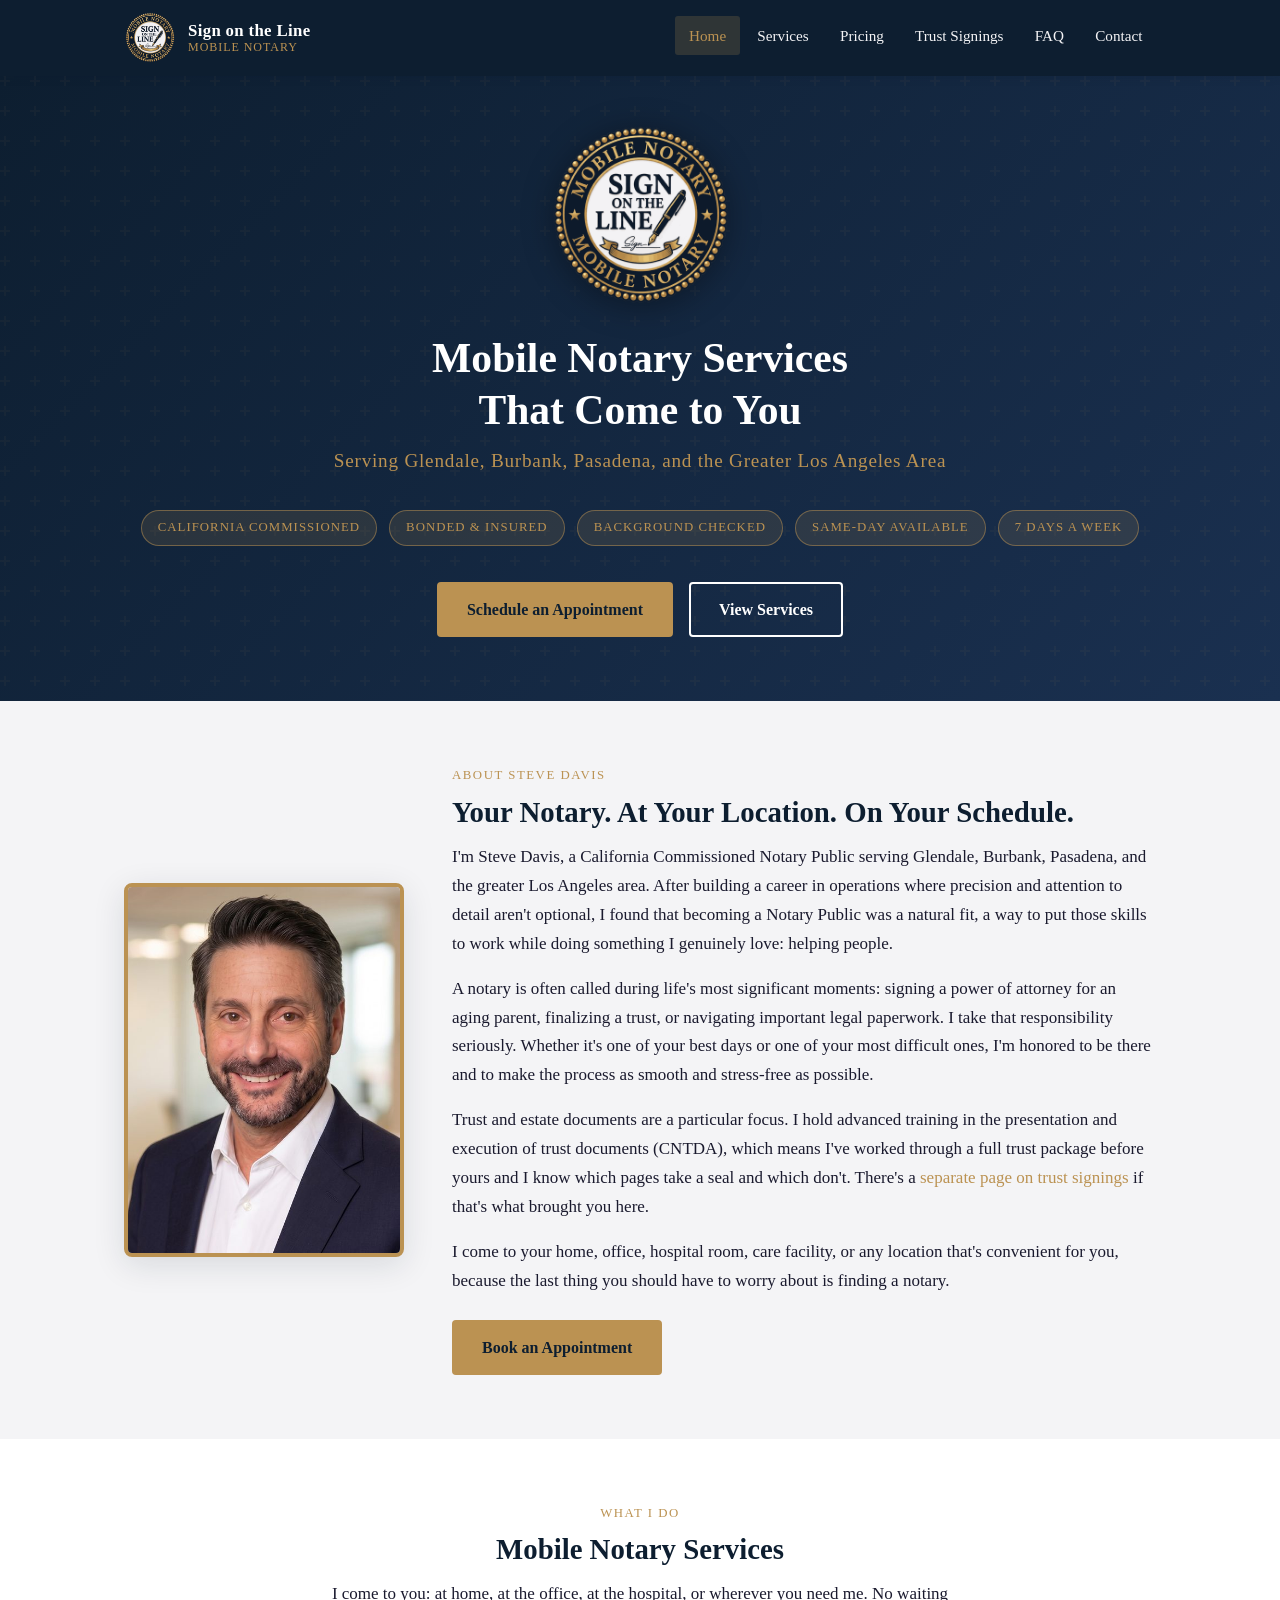
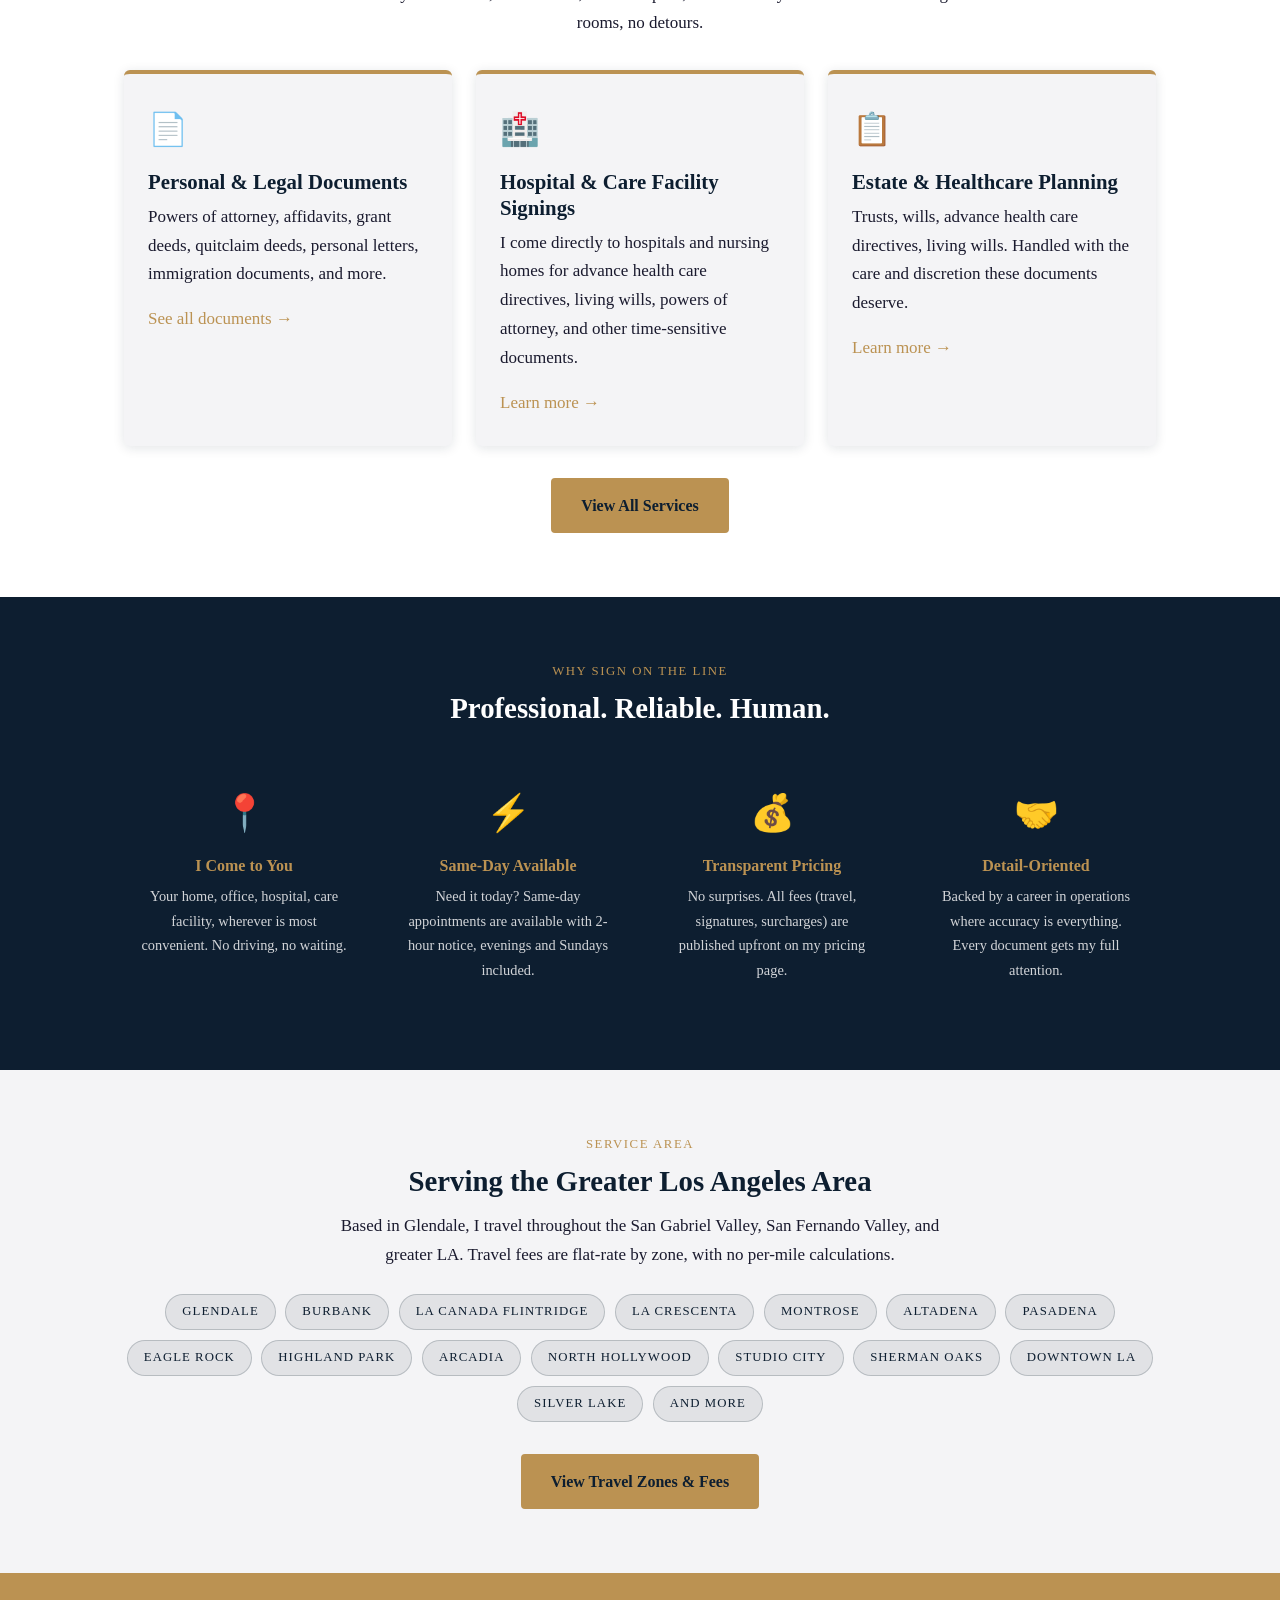
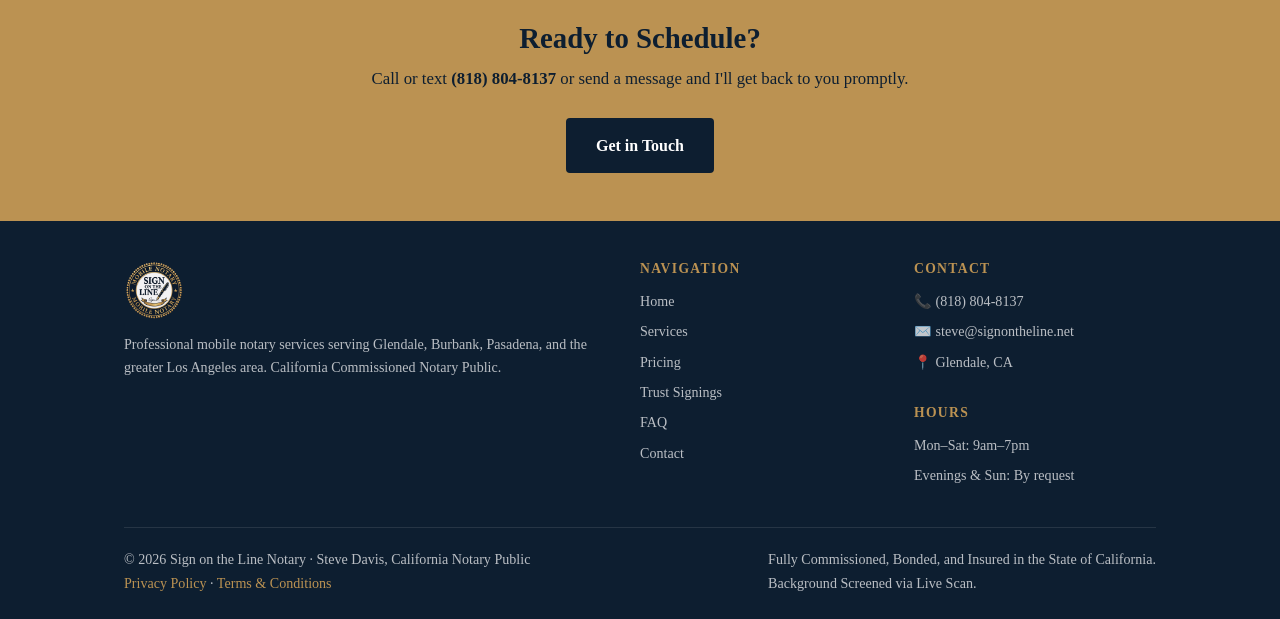
==== commit f8410f70: "Trust page: speak to DIY trust owners, not just attorney clients The opening assumed an attorney-dra" ====
--- a/index.html
+++ b/index.html
@@ -68,6 +68,7 @@
           <h2>Your Notary. At Your Location. On Your Schedule.</h2>
           <p>I'm Steve Davis, a California Commissioned Notary Public serving Glendale, Burbank, Pasadena, and the greater Los Angeles area. After building a career in operations where precision and attention to detail aren't optional, I found that becoming a Notary Public was a natural fit, a way to put those skills to work while doing something I genuinely love: helping people.</p>
           <p>A notary is often called during life's most significant moments: signing a power of attorney for an aging parent, finalizing a trust, or navigating important legal paperwork. I take that responsibility seriously. Whether it's one of your best days or one of your most difficult ones, I'm honored to be there and to make the process as smooth and stress-free as possible.</p>
+          <p>Trust and estate documents are a particular focus. I hold advanced training in the presentation and execution of trust documents (CNTDA), which means I've worked through a full trust package before yours and I know which pages take a seal and which don't. There's a <a href="trust-signings.html">separate page on trust signings</a> if that's what brought you here.</p>
           <p>I come to your home, office, hospital room, care facility, or any location that's convenient for you, because the last thing you should have to worry about is finding a notary.</p>
           <a href="contact.html" class="btn btn-primary" style="margin-top:0.5rem;">Book an Appointment</a>
         </div>
@@ -98,7 +99,7 @@
           <div class="service-card-icon">📋</div>
           <h3>Estate &amp; Healthcare Planning</h3>
           <p>Trusts, wills, advance health care directives, living wills. Handled with the care and discretion these documents deserve.</p>
-          <a href="services.html">Learn more &rarr;</a>
+          <a href="trust-signings.html">Learn more &rarr;</a>
         </div>
       </div>
       <div style="text-align:center; margin-top:2rem;">
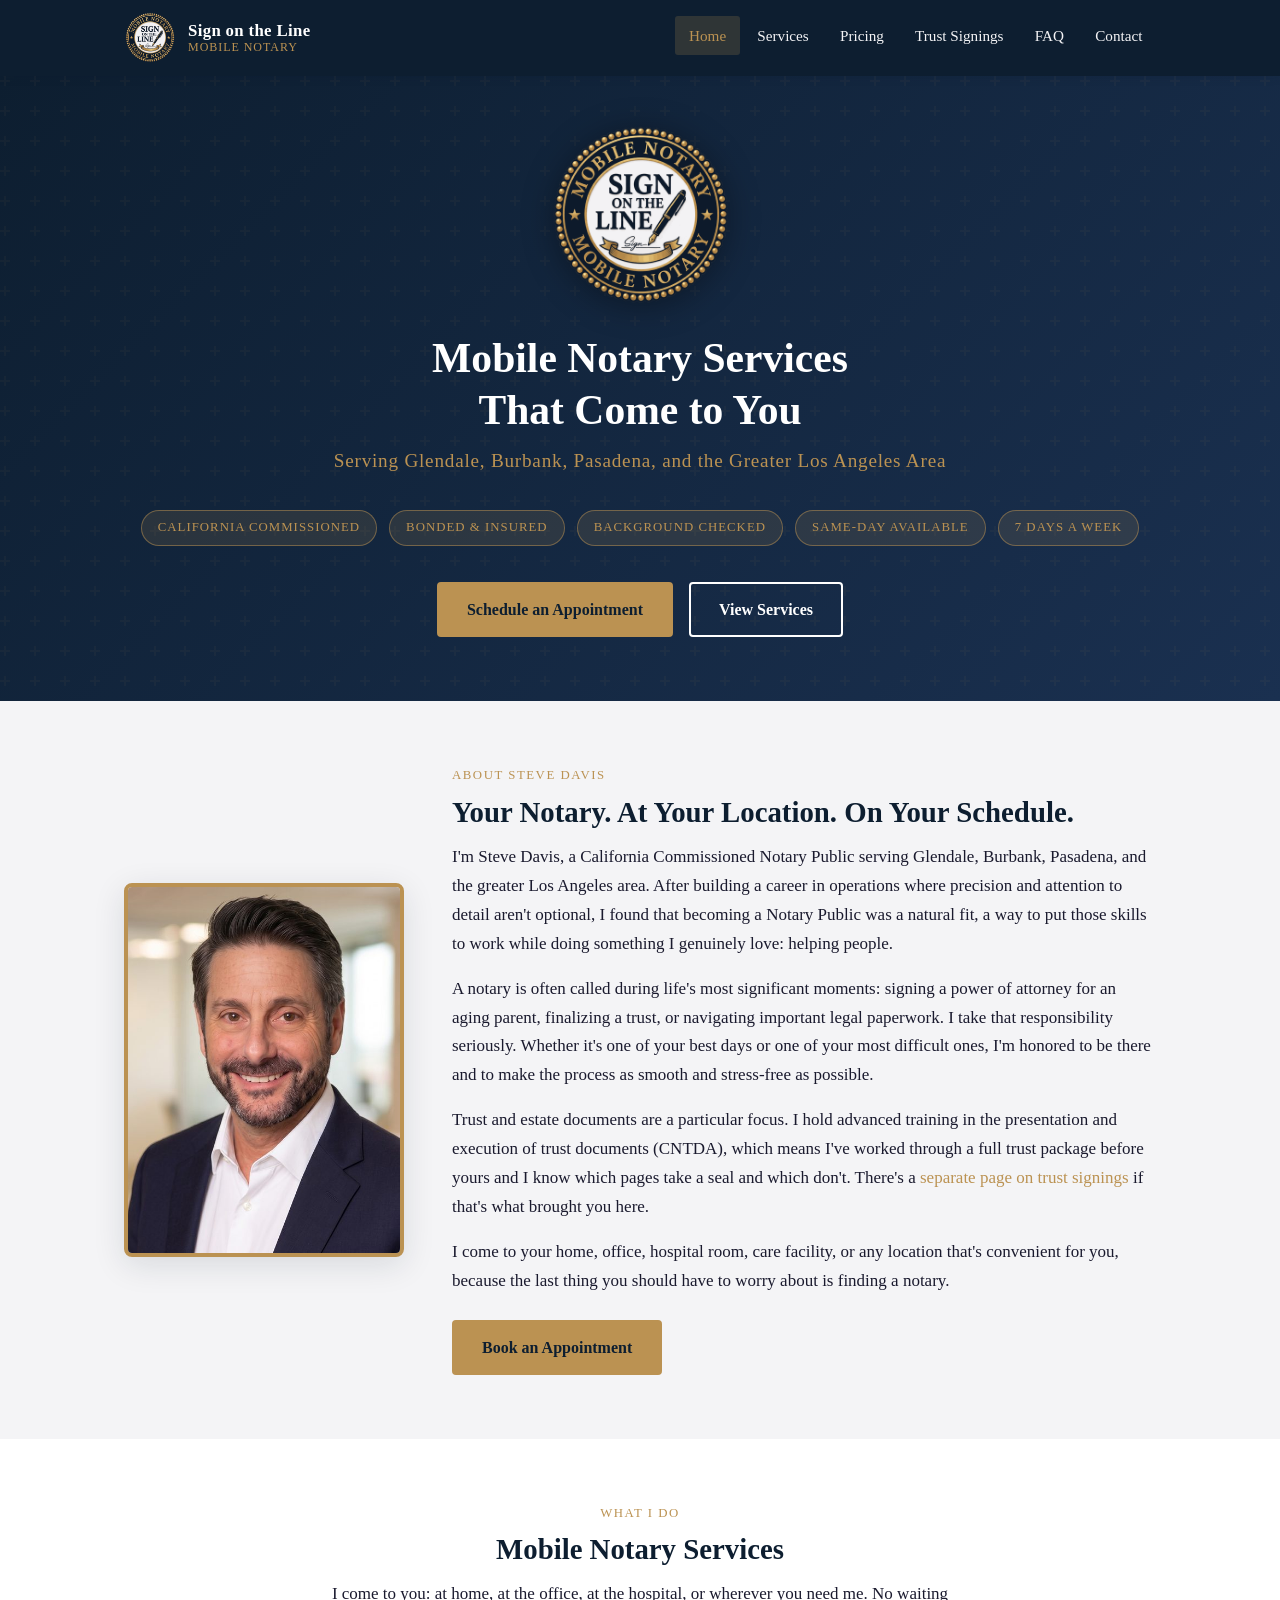
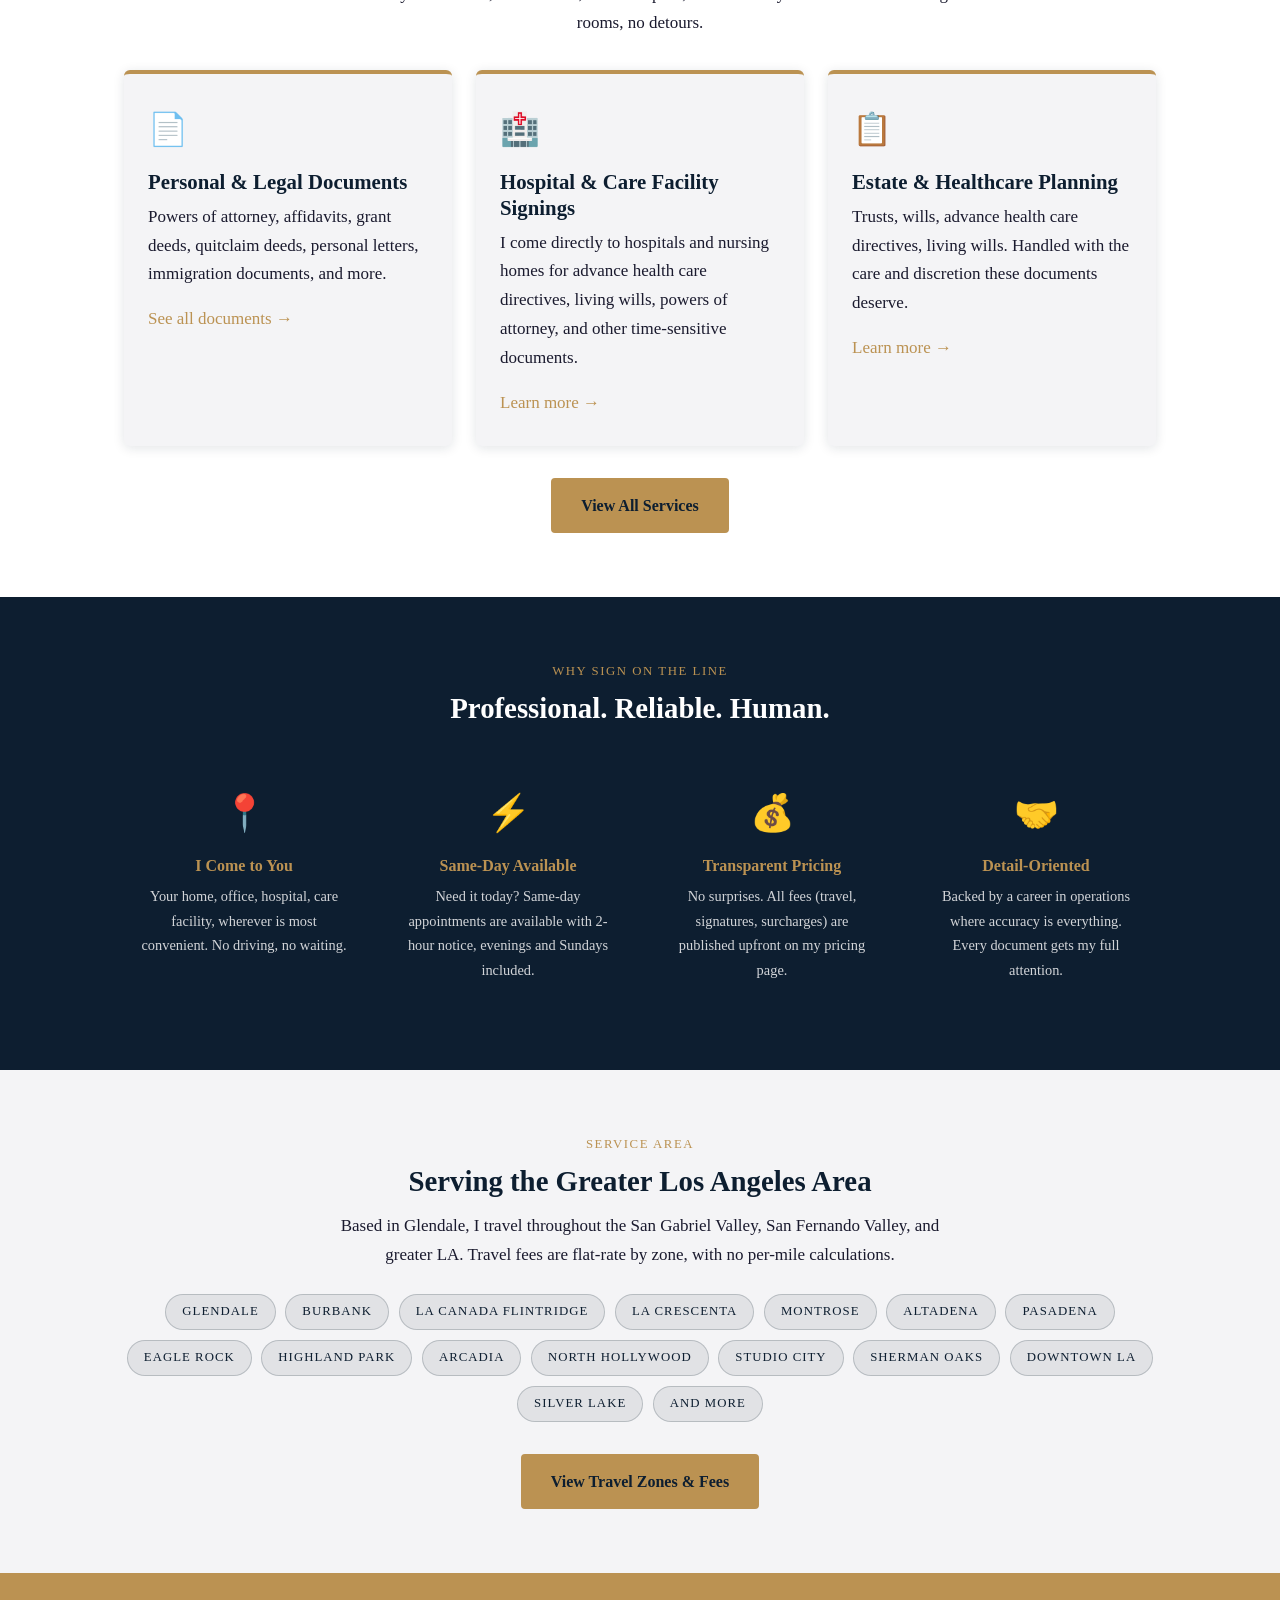
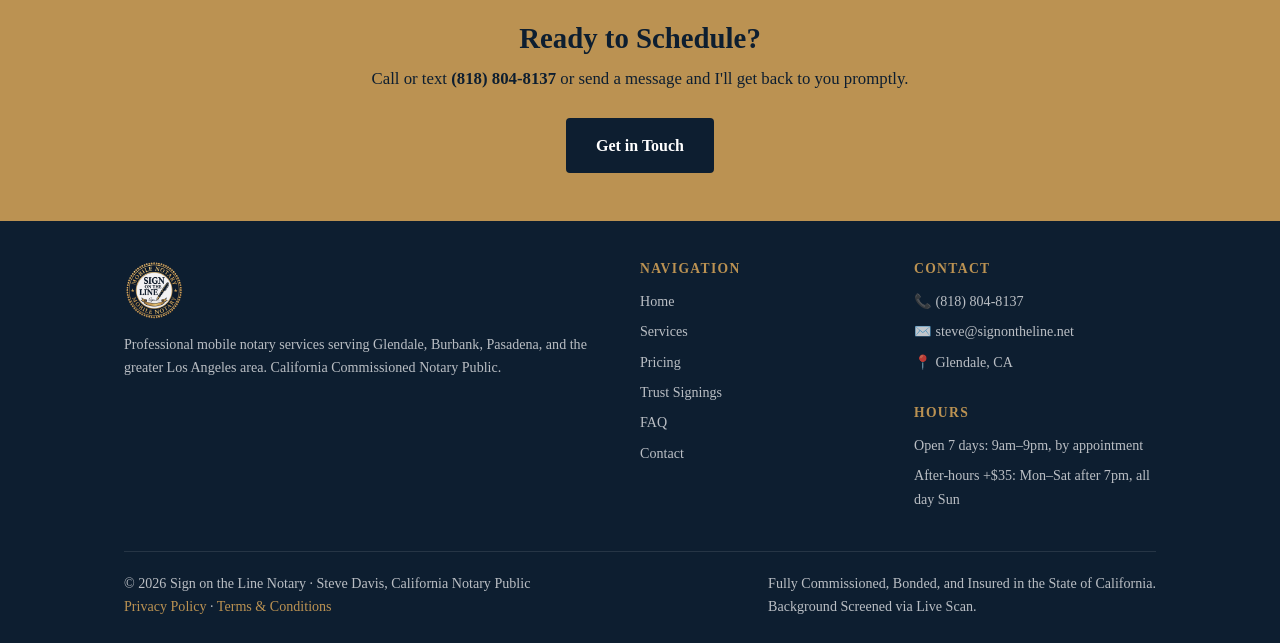
==== commit 34f53c01: "Add files via upload Updated hours to 7 days a week 9am-9am by appointment (after-hours charges appl" ====
--- a/index.html
+++ b/index.html
@@ -204,8 +204,8 @@
           <br>
           <h4>Hours</h4>
           <ul>
-            <li>Mon–Sat: 9am–7pm</li>
-            <li>Evenings &amp; Sun: By request</li>
+            <li>Open 7 days: 9am–9pm, by appointment</li>
+            <li>After-hours +$35: Mon–Sat after 7pm, all day Sun</li>
           </ul>
         </div>
       </div>
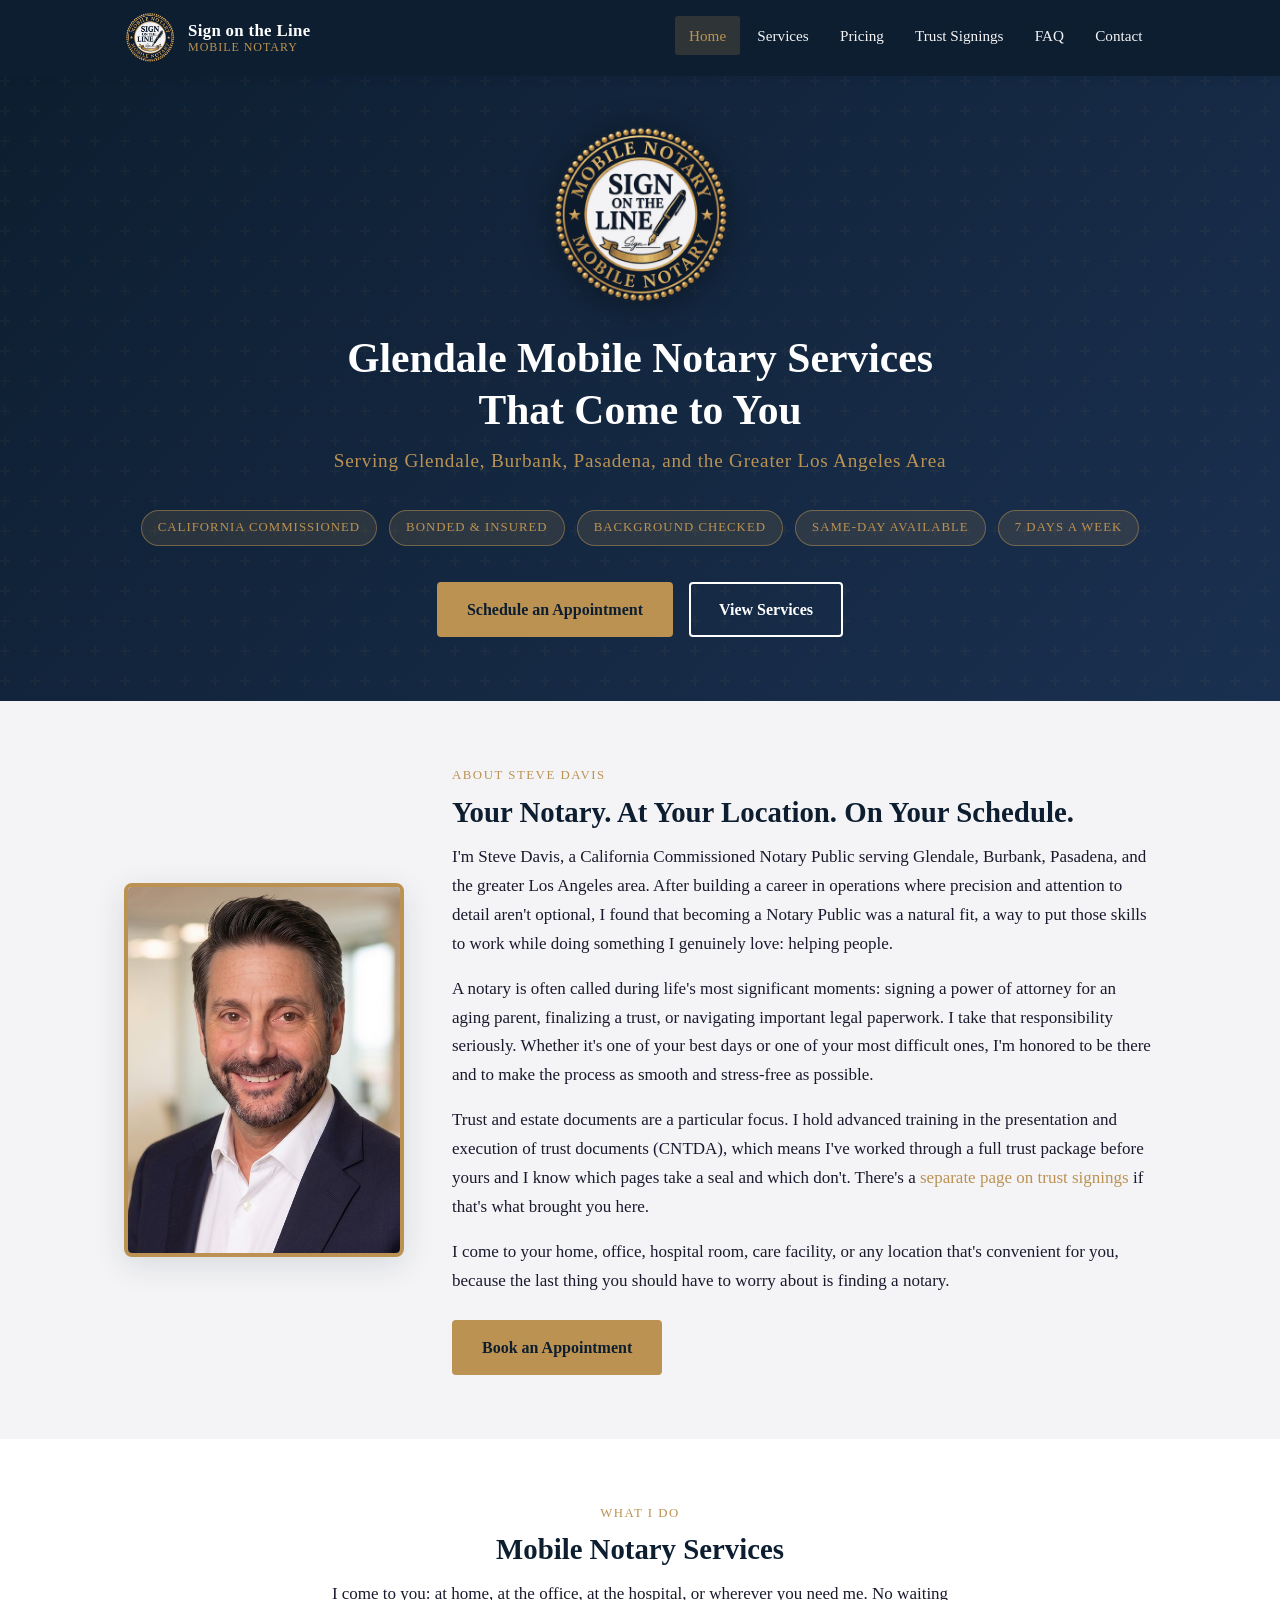
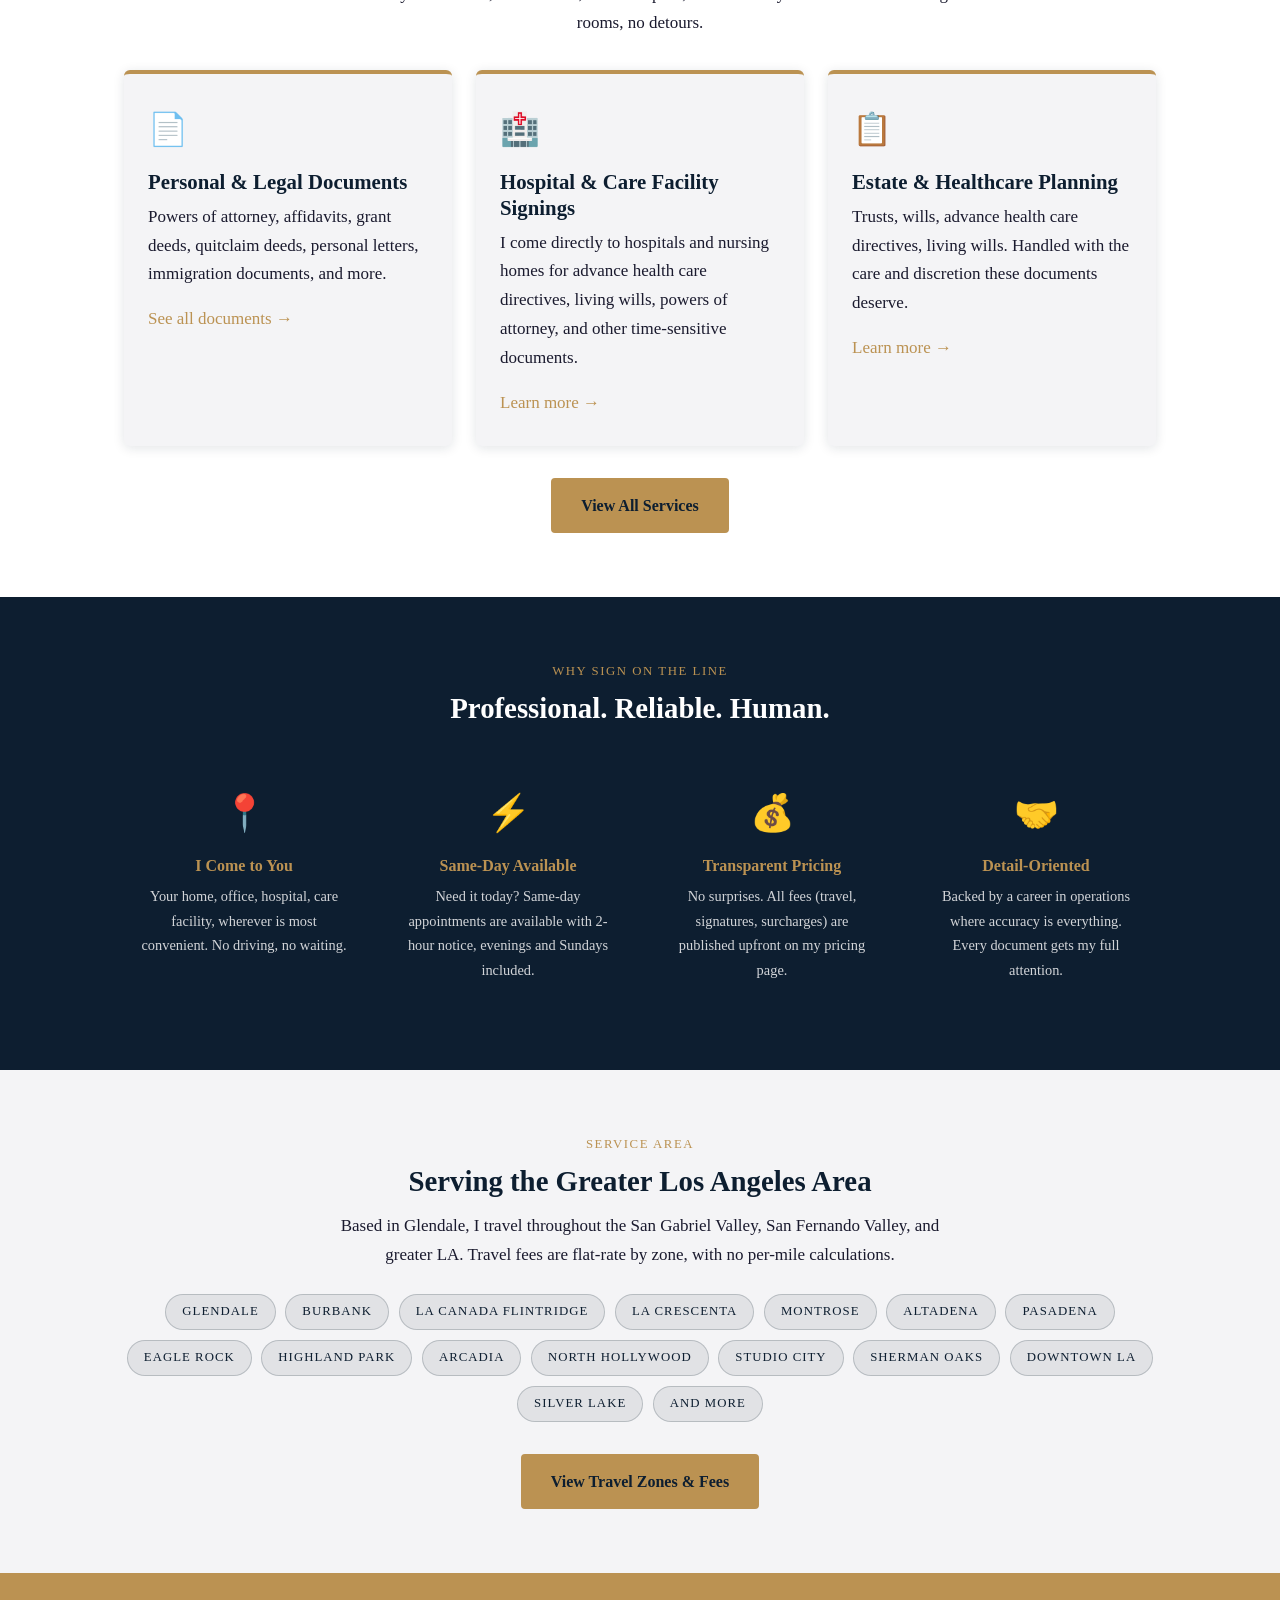
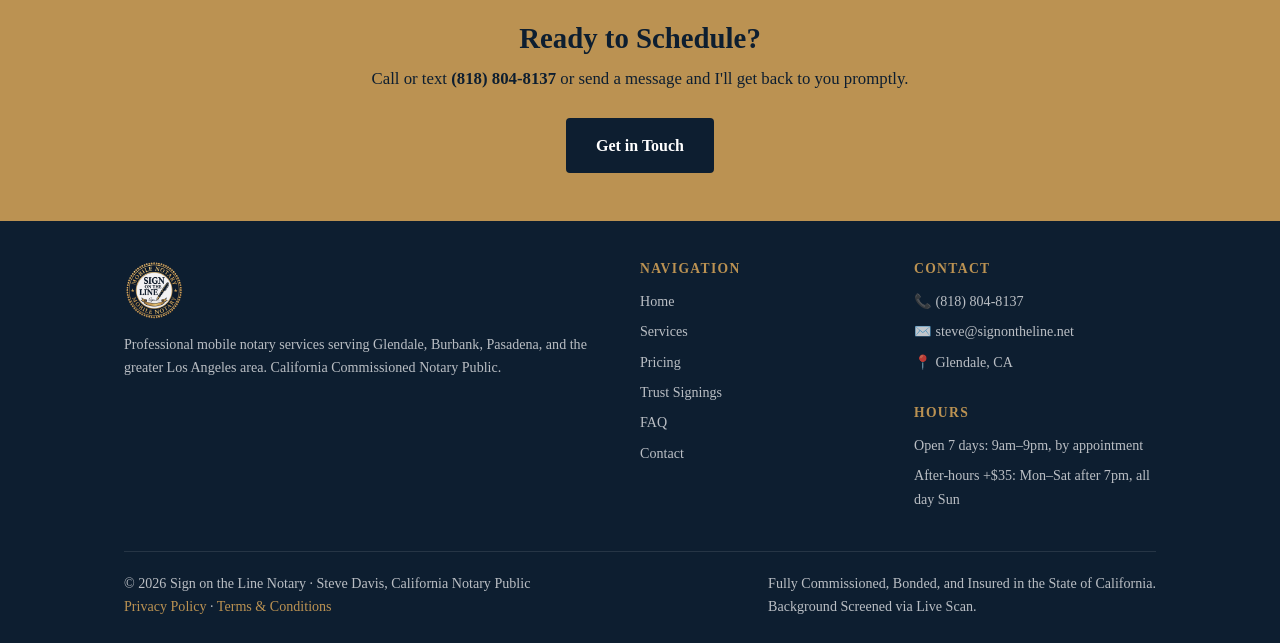
==== commit 879709bd: "SEO/AEO pass: sitemap, robots, llms.txt, schema, canonicals, OG tags - Add robots.txt (allow all, po" ====
--- a/index.html
+++ b/index.html
@@ -9,6 +9,212 @@
   <link rel="canonical" href="https://signontheline.net/">
   <link rel="stylesheet" href="styles.css">
   <link rel="icon" href="images/logo.png" type="image/png">
+  <meta property="og:type" content="website">
+  <meta property="og:site_name" content="Sign on the Line Notary">
+  <meta property="og:title" content="Sign on the Line | Mobile Notary, Glendale, CA">
+  <meta property="og:description" content="Professional mobile notary services in Glendale, Burbank, Pasadena, and greater Los Angeles. Available 7 days a week. Steve Davis, California Commissioned Notary Public.">
+  <meta property="og:url" content="https://signontheline.net/">
+  <meta property="og:image" content="https://signontheline.net/images/logo.png">
+  <meta name="twitter:card" content="summary">
+  <script type="application/ld+json">
+{
+  "@context": "https://schema.org",
+  "@type": "Notary",
+  "@id": "https://signontheline.net/#business",
+  "name": "Sign on the Line Notary",
+  "alternateName": "Sign on the Line Mobile Notary",
+  "description": "Mobile notary public in Glendale, California. Comes to homes, offices, hospitals, and care facilities across Glendale, Burbank, Pasadena, and greater Los Angeles. Trust and estate signing specialist.",
+  "url": "https://signontheline.net/",
+  "logo": "https://signontheline.net/images/logo.png",
+  "image": "https://signontheline.net/images/headshot.jpg",
+  "telephone": "+1-818-804-8137",
+  "email": "steve@signontheline.net",
+  "priceRange": "$$",
+  "address": {
+    "@type": "PostalAddress",
+    "addressLocality": "Glendale",
+    "addressRegion": "CA",
+    "addressCountry": "US"
+  },
+  "areaServed": [
+    {
+      "@type": "City",
+      "name": "Glendale, CA"
+    },
+    {
+      "@type": "City",
+      "name": "Burbank, CA"
+    },
+    {
+      "@type": "City",
+      "name": "La Canada Flintridge, CA"
+    },
+    {
+      "@type": "City",
+      "name": "La Crescenta, CA"
+    },
+    {
+      "@type": "City",
+      "name": "Montrose, CA"
+    },
+    {
+      "@type": "City",
+      "name": "Verdugo City, CA"
+    },
+    {
+      "@type": "City",
+      "name": "Tujunga, CA"
+    },
+    {
+      "@type": "City",
+      "name": "Sunland, CA"
+    },
+    {
+      "@type": "City",
+      "name": "Altadena, CA"
+    },
+    {
+      "@type": "City",
+      "name": "Pasadena, CA"
+    },
+    {
+      "@type": "City",
+      "name": "South Pasadena, CA"
+    },
+    {
+      "@type": "City",
+      "name": "San Marino, CA"
+    },
+    {
+      "@type": "City",
+      "name": "Sierra Madre, CA"
+    },
+    {
+      "@type": "City",
+      "name": "Arcadia, CA"
+    },
+    {
+      "@type": "City",
+      "name": "Monrovia, CA"
+    },
+    {
+      "@type": "City",
+      "name": "Eagle Rock, CA"
+    },
+    {
+      "@type": "City",
+      "name": "Highland Park, CA"
+    },
+    {
+      "@type": "City",
+      "name": "Glassell Park, CA"
+    },
+    {
+      "@type": "City",
+      "name": "Mount Washington, CA"
+    },
+    {
+      "@type": "City",
+      "name": "Cypress Park, CA"
+    },
+    {
+      "@type": "City",
+      "name": "North Hollywood, CA"
+    },
+    {
+      "@type": "City",
+      "name": "Valley Village, CA"
+    },
+    {
+      "@type": "City",
+      "name": "Studio City, CA"
+    },
+    {
+      "@type": "City",
+      "name": "Toluca Lake, CA"
+    },
+    {
+      "@type": "City",
+      "name": "Sherman Oaks, CA"
+    },
+    {
+      "@type": "City",
+      "name": "Van Nuys, CA"
+    },
+    {
+      "@type": "City",
+      "name": "Northridge, CA"
+    },
+    {
+      "@type": "City",
+      "name": "Alhambra, CA"
+    },
+    {
+      "@type": "City",
+      "name": "Temple City, CA"
+    },
+    {
+      "@type": "City",
+      "name": "Los Feliz, CA"
+    },
+    {
+      "@type": "City",
+      "name": "Atwater Village, CA"
+    },
+    {
+      "@type": "City",
+      "name": "Silver Lake, CA"
+    },
+    {
+      "@type": "City",
+      "name": "Echo Park, CA"
+    },
+    {
+      "@type": "City",
+      "name": "Lincoln Heights, CA"
+    },
+    {
+      "@type": "City",
+      "name": "Downtown Los Angeles, CA"
+    }
+  ],
+  "openingHoursSpecification": [
+    {
+      "@type": "OpeningHoursSpecification",
+      "dayOfWeek": [
+        "Monday",
+        "Tuesday",
+        "Wednesday",
+        "Thursday",
+        "Friday",
+        "Saturday",
+        "Sunday"
+      ],
+      "opens": "09:00",
+      "closes": "21:00"
+    }
+  ],
+  "paymentAccepted": "Cash, Zelle, Venmo, Check, Credit Card",
+  "founder": {
+    "@type": "Person",
+    "name": "Steve Davis",
+    "jobTitle": "California Notary Public",
+    "hasCredential": {
+      "@type": "EducationalOccupationalCredential",
+      "name": "Certified Notary Trust Delivery Agent (CNTDA)"
+    }
+  },
+  "makesOffer": [
+    {
+      "@type": "Offer",
+      "name": "Notarized signature",
+      "price": "15.00",
+      "priceCurrency": "USD",
+      "description": "Per notarized signature, California statutory maximum. $20 starting January 1, 2027."
+    }
+  ]
+}
+  </script>
 </head>
 <body>
 
@@ -40,7 +246,7 @@
   <section class="hero">
     <div class="container hero-content">
       <img src="images/logo.png" alt="Sign on the Line Notary" class="hero-logo">
-      <h1>Mobile Notary Services<br>That Come to You</h1>
+      <h1>Glendale Mobile Notary Services<br>That Come to You</h1>
       <p class="hero-tagline">Serving Glendale, Burbank, Pasadena, and the Greater Los Angeles Area</p>
       <div class="hero-badges">
         <span class="badge">California Commissioned</span>
@@ -204,7 +410,7 @@
           <br>
           <h4>Hours</h4>
           <ul>
-            <li>Open 7 days: 9am–9pm, by appointment</li>
+            <li>Open 7 days: 9am–9pm, by&nbsp;appointment</li>
             <li>After-hours +$35: Mon–Sat after 7pm, all day Sun</li>
           </ul>
         </div>
--- a/styles.css
+++ b/styles.css
@@ -423,6 +423,19 @@
 .page-hero .hero-tagline {
   color: var(--gold);
   margin-bottom: 0.1rem;
+}
+
+/* CNTDA credential seal. Used only in the trust-signings.html page hero, so
+   the other seven page heroes are untouched. Deliberately smaller than the
+   185px homepage logo: it supports the brand mark rather than competing with
+   it. The gold ring is a warmer gold than --gold, which is why it sits on
+   navy here rather than on the off-white credential block. */
+.hero-badge {
+  display: block;
+  width: 80px;
+  height: 80px;
+  margin: 0 auto 1.25rem;
+  filter: drop-shadow(0 2px 8px rgba(0, 0, 0, 0.35));
 }
 
 /* ---- Content Sections ---- */
@@ -821,6 +834,8 @@
   .sample-totals { padding: 1.5rem 1.25rem; }
   .sample-totals table.two-year { font-size: 0.82rem; }
 
+  .hero-badge { width: 64px; height: 64px; margin-bottom: 1rem; }
+
   .hero { padding: 3.5rem 0 3rem; }
   .hero-logo { width: 100px; height: 100px; }
 
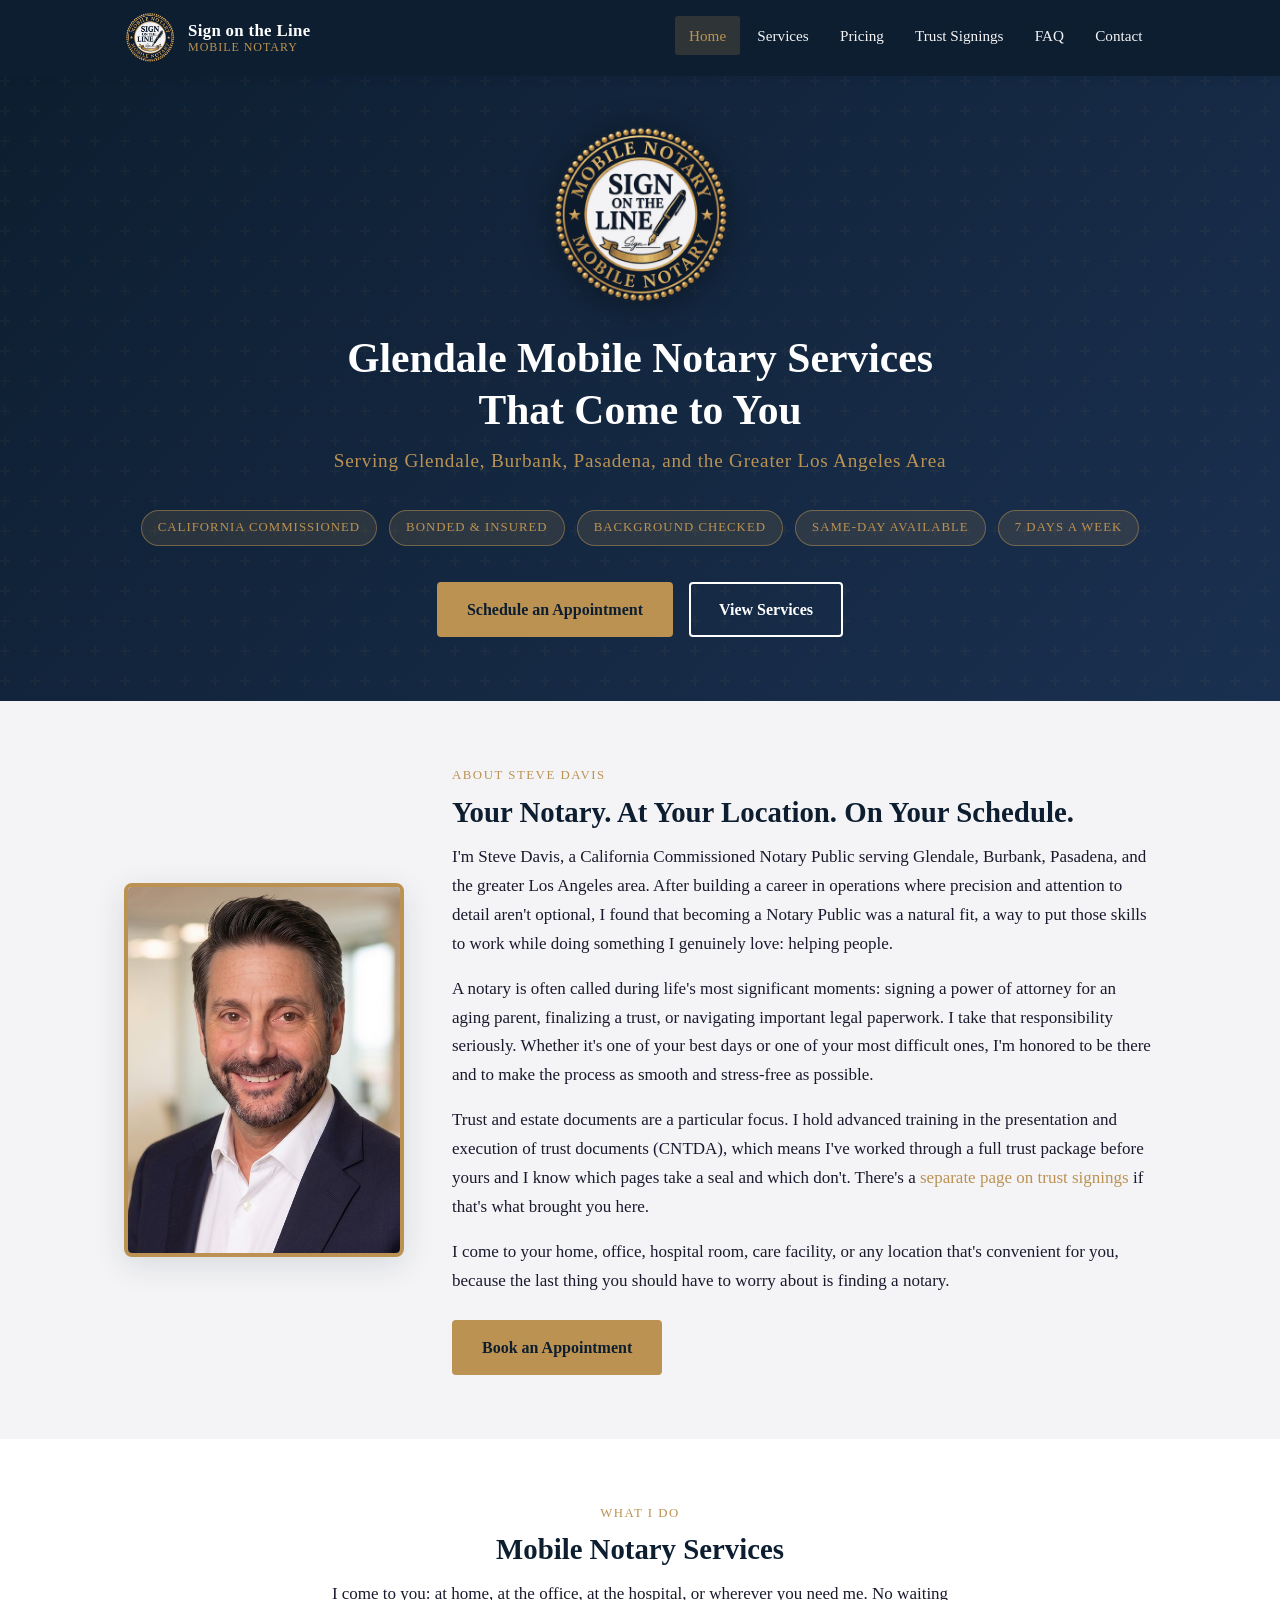
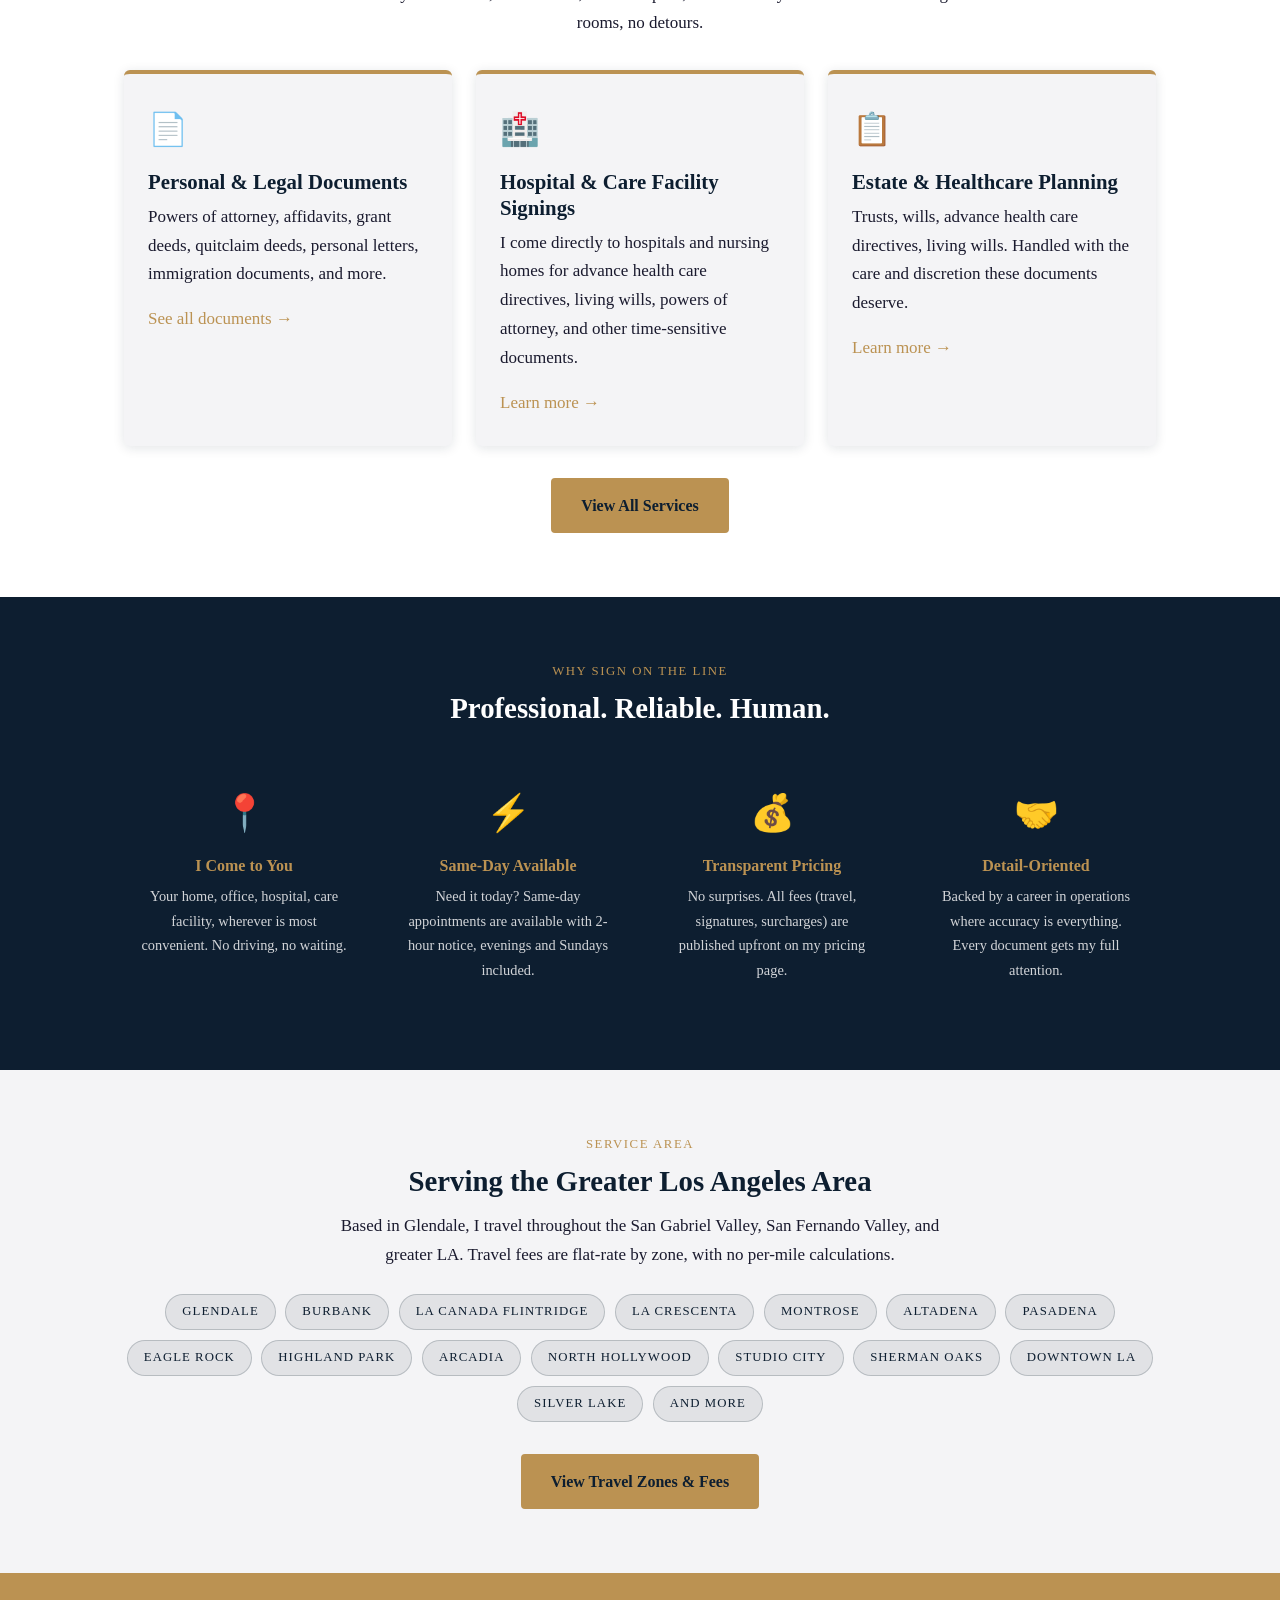
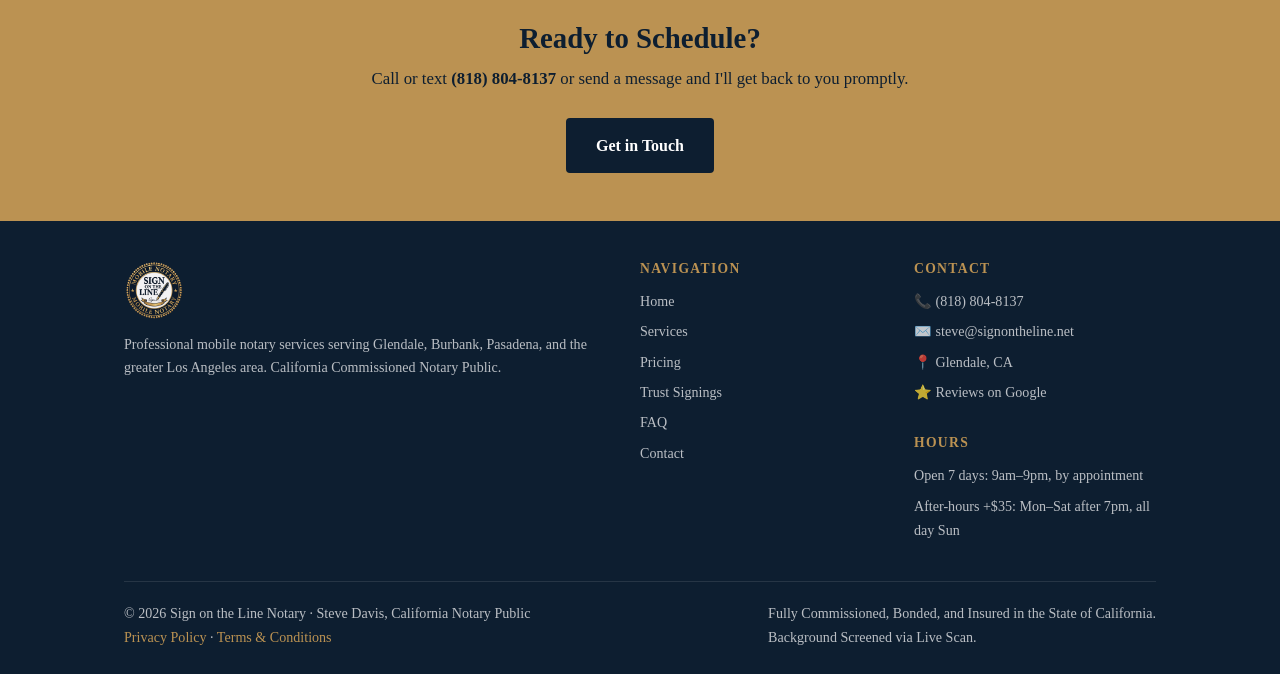
==== commit b924c39c: "Link Google Business Profile: schema sameAs and footer reviews link Co-Authored-By: Claude Opus 5.5 " ====
--- a/index.html
+++ b/index.html
@@ -194,6 +194,9 @@
       "closes": "21:00"
     }
   ],
+  "sameAs": [
+    "https://maps.app.goo.gl/oNo3c1g6guNAaXf79"
+  ],
   "paymentAccepted": "Cash, Zelle, Venmo, Check, Credit Card",
   "founder": {
     "@type": "Person",
@@ -406,6 +409,7 @@
             <li>📞 <a href="tel:8188048137">(818) 804-8137</a></li>
             <li>✉️ <a href="mailto:steve@signontheline.net">steve@signontheline.net</a></li>
             <li>📍 Glendale, CA</li>
+            <li>⭐ <a href="https://maps.app.goo.gl/oNo3c1g6guNAaXf79" target="_blank" rel="noopener">Reviews on Google</a></li>
           </ul>
           <br>
           <h4>Hours</h4>
